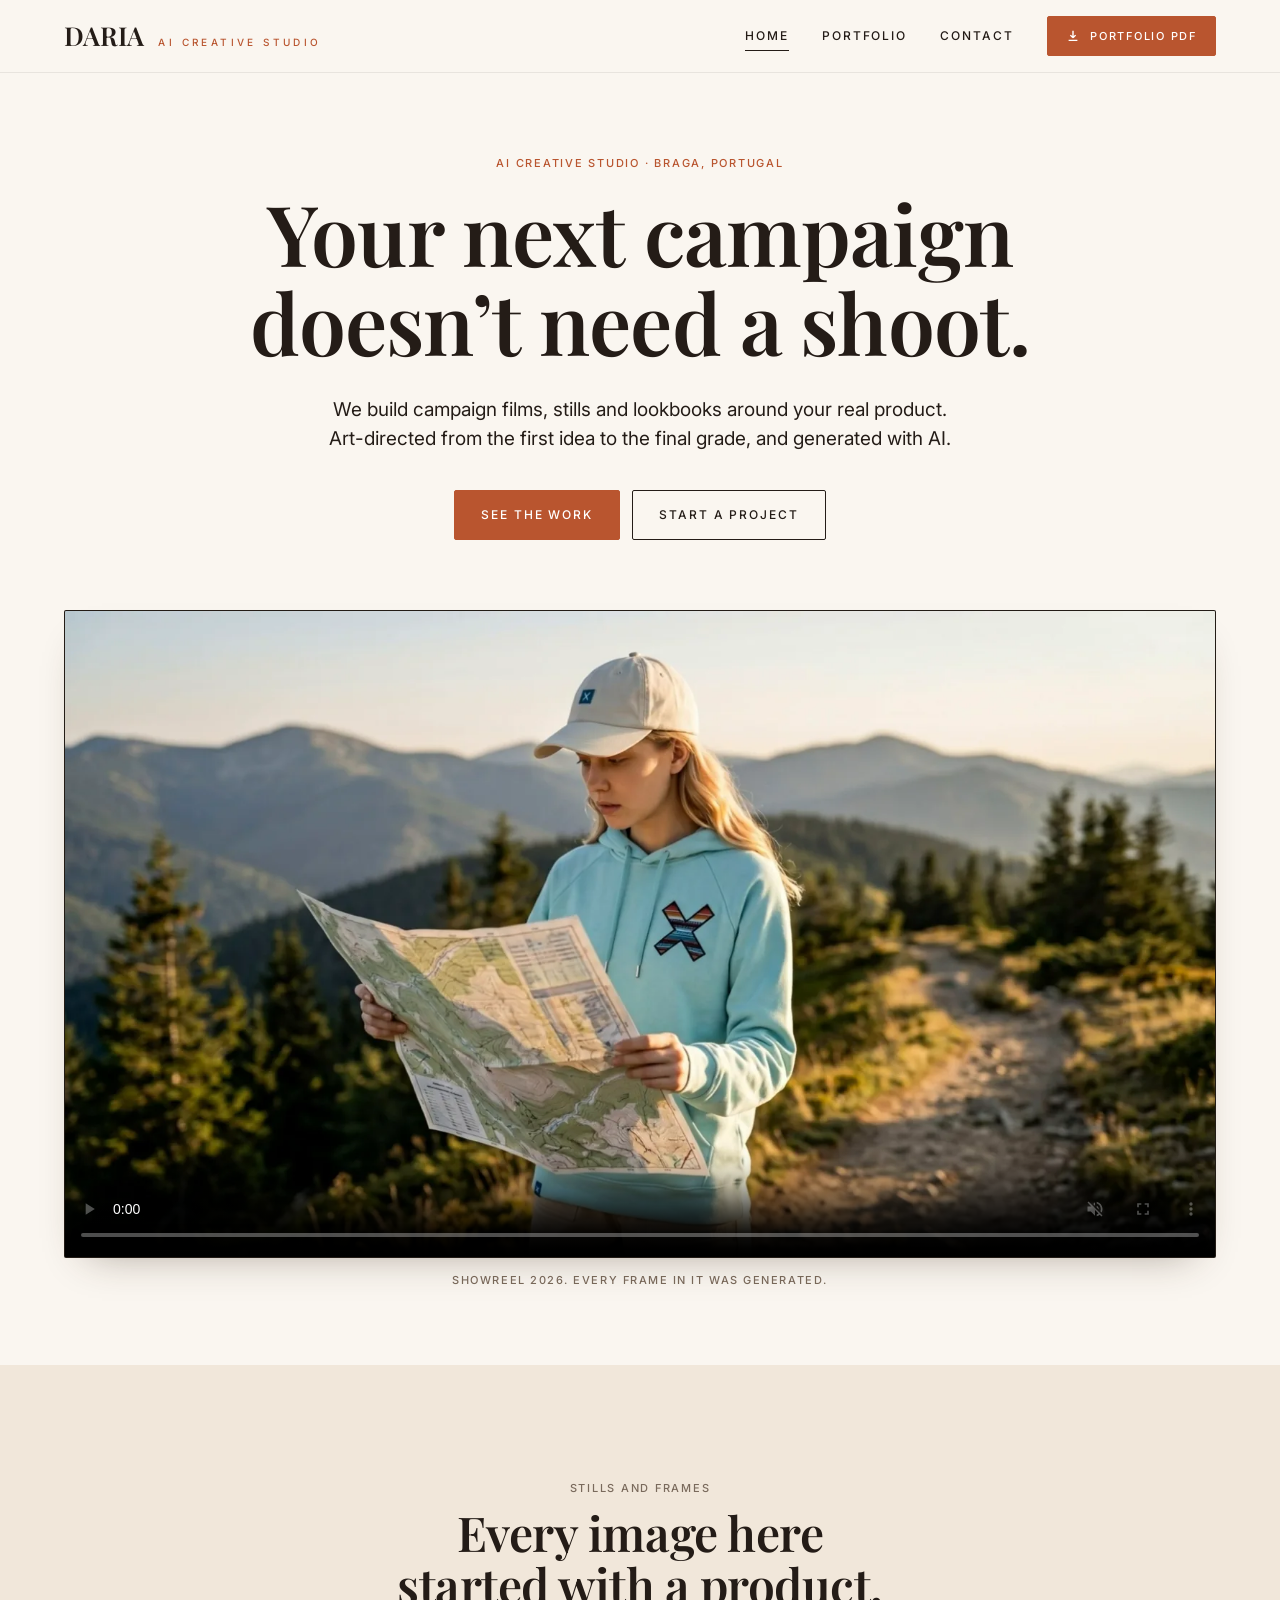
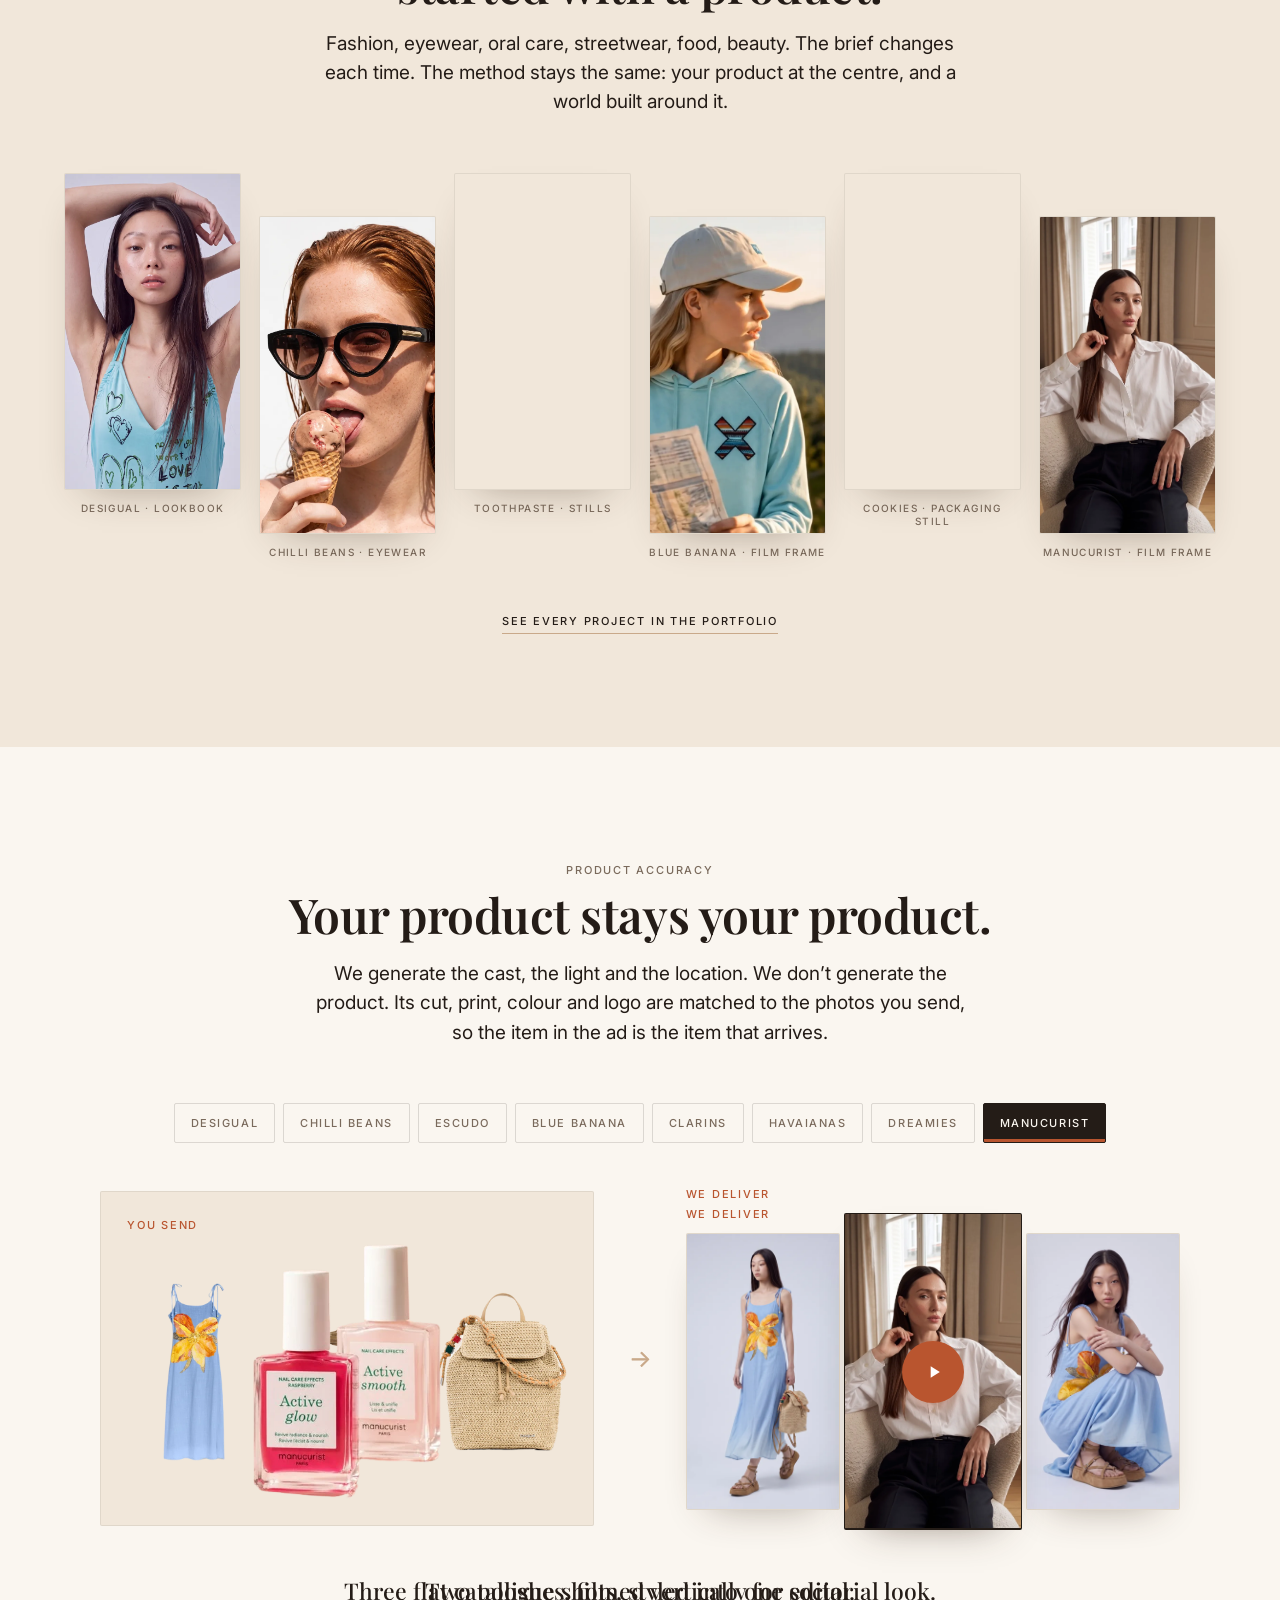
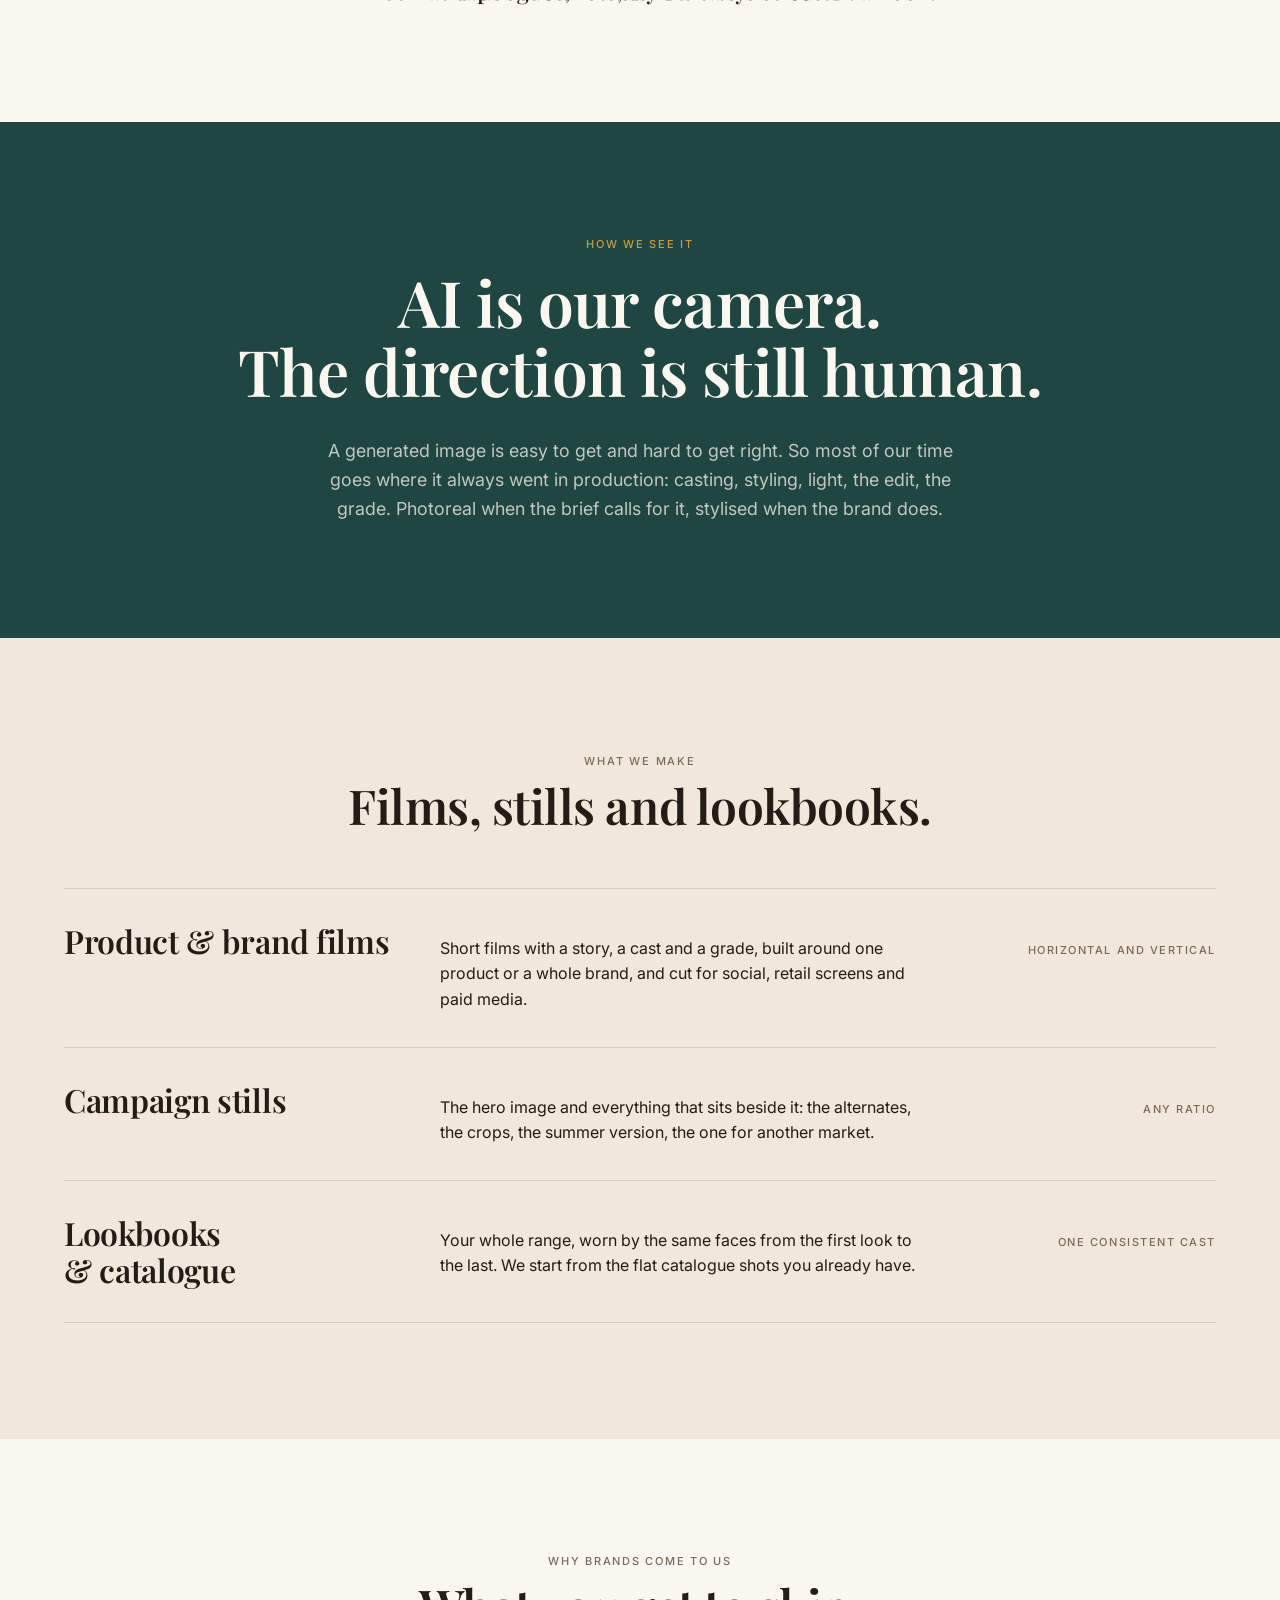
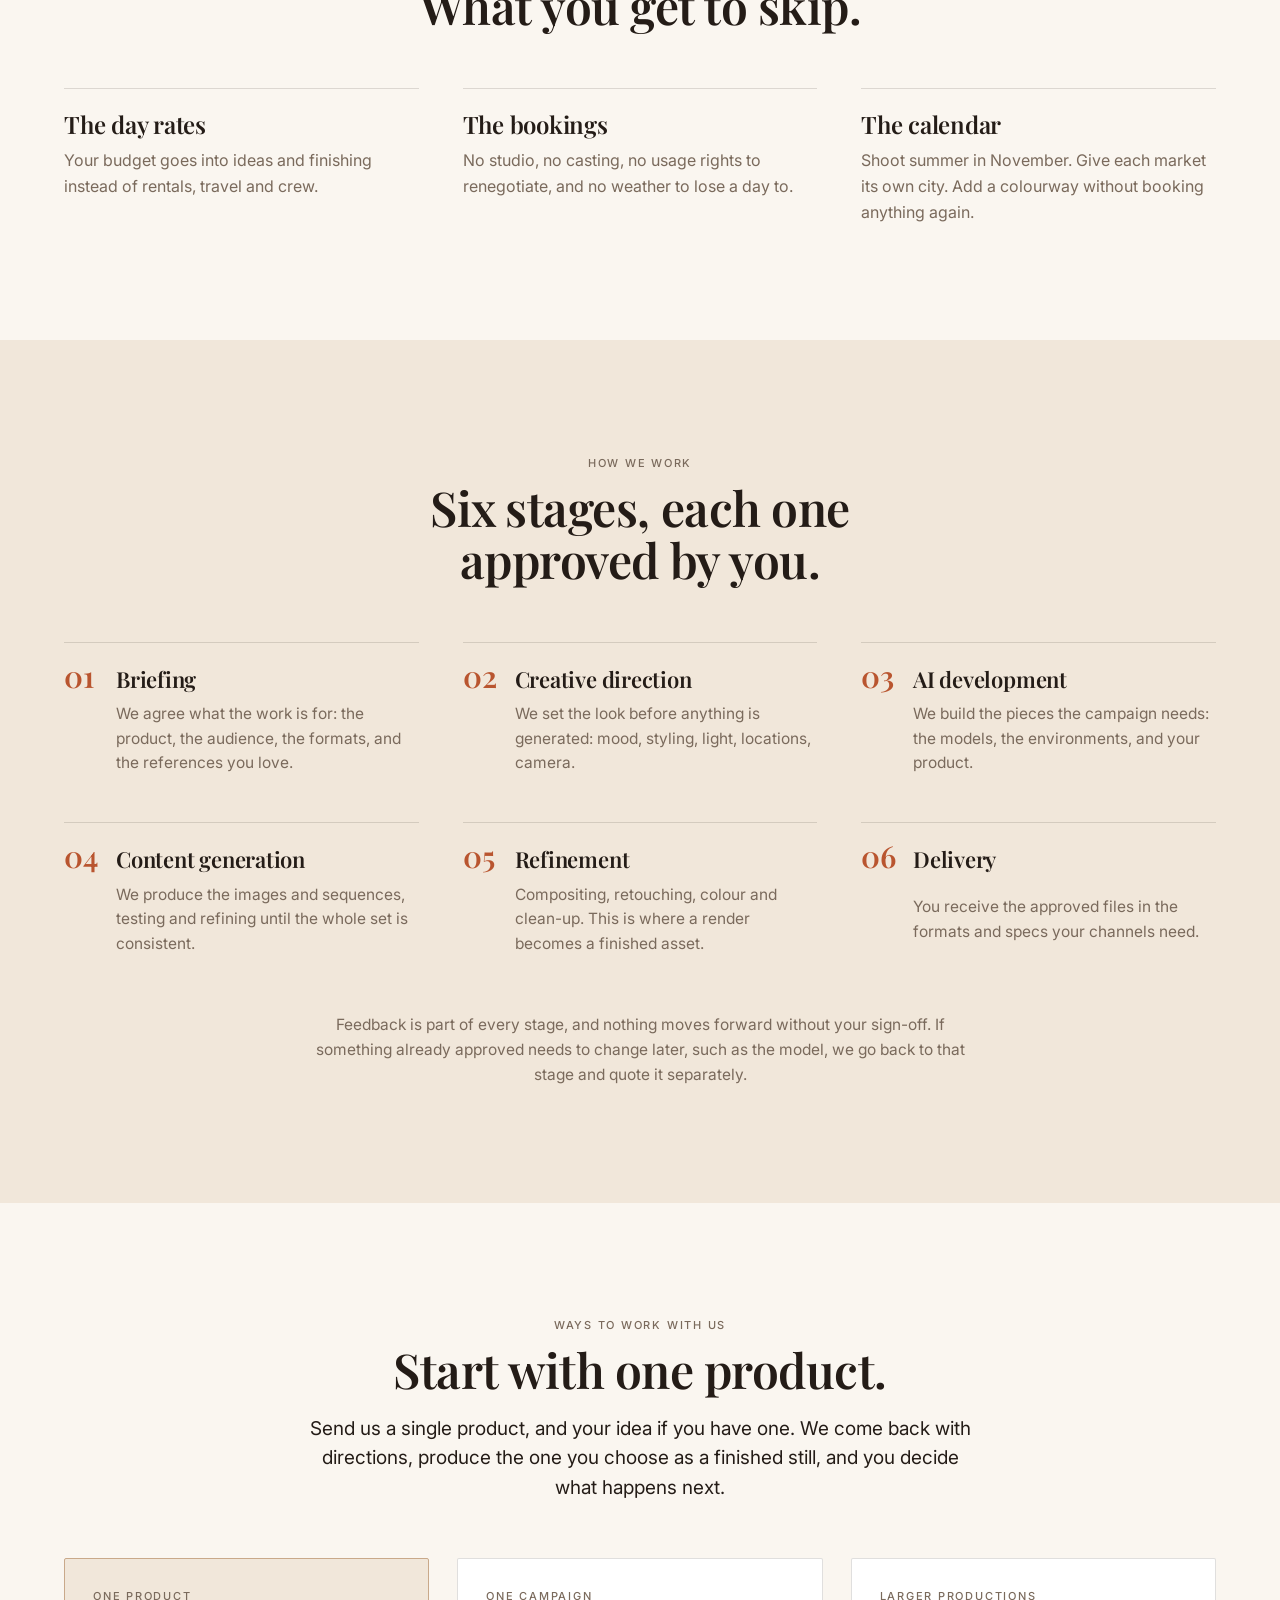
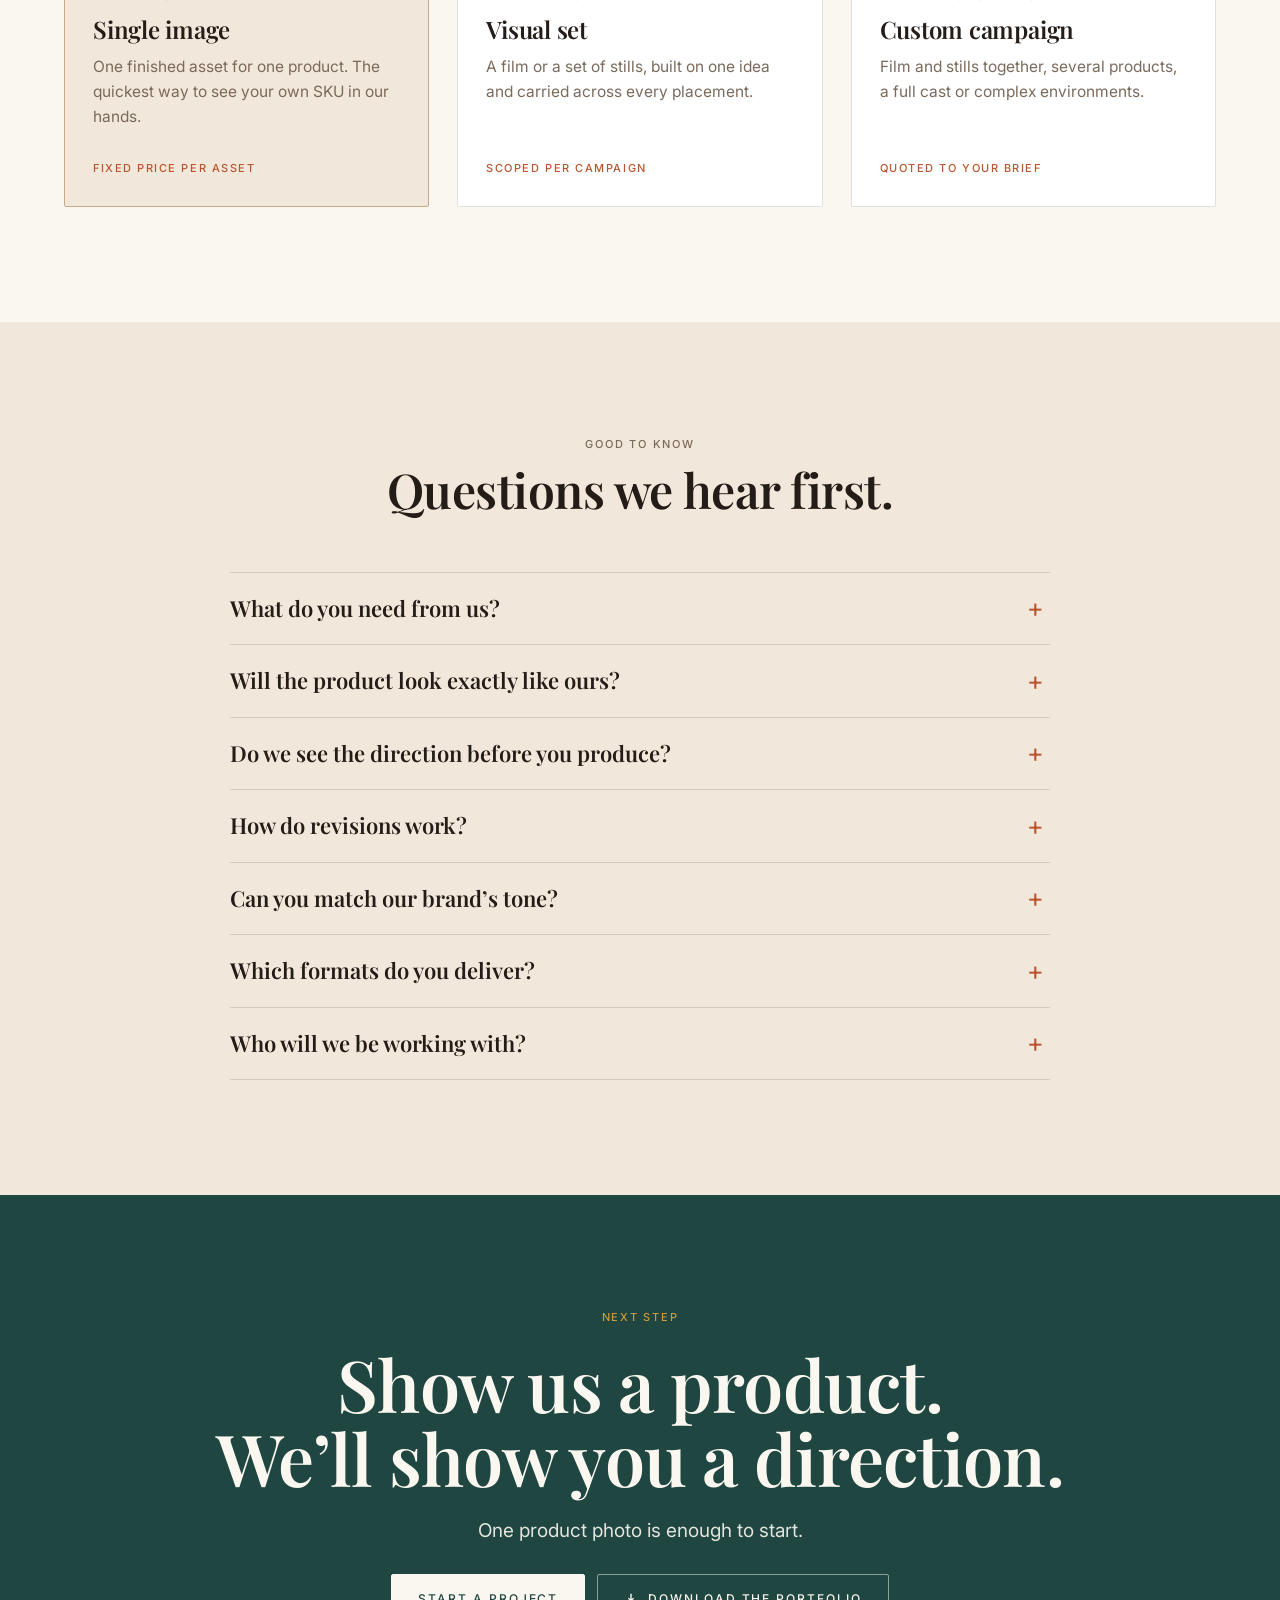
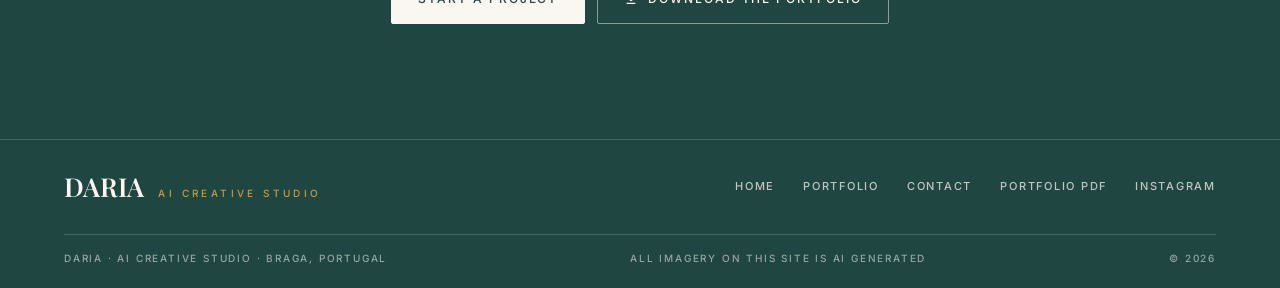
==== site/index.html @ 30fd2072 "DARIA website: home, portfolio and contact pages Static site in site/, served by Vercel through verc" ====
<!DOCTYPE html>
<html lang="en">
<head>
<meta charset="utf-8">
<meta name="viewport" content="width=device-width, initial-scale=1">
<title>DARIA · AI Creative Studio | Campaign films and stills, without the shoot</title>
<meta name="description" content="DARIA is an AI creative studio in Braga, Portugal. We build art-directed campaign films, stills and lookbooks around your real product, starting from the product photos you already have.">
<meta name="theme-color" content="#FAF6F0">
<meta property="og:type" content="website">
<meta property="og:site_name" content="DARIA · AI Creative Studio">
<meta property="og:title" content="DARIA · AI Creative Studio">
<meta property="og:description" content="Your next campaign doesn’t need a shoot. Campaign films, stills and lookbooks built around your real product.">
<meta property="og:image" content="/assets/og.jpg">
<meta name="twitter:card" content="summary_large_image">
<link rel="icon" href="assets/favicon.svg" type="image/svg+xml">
<link rel="preconnect" href="https://fonts.googleapis.com">
<link rel="preconnect" href="https://fonts.gstatic.com" crossorigin>
<link href="https://fonts.googleapis.com/css2?family=Inter:wght@400;500;600&family=Playfair+Display:wght@500;600;700&display=swap" rel="stylesheet">
<link rel="preload" as="image" href="assets/video/showreel-frame.webp">
<link rel="stylesheet" href="assets/css/site.css">
<script>document.documentElement.classList.add('js')</script>
</head>
<body>
<a class="skip" href="#main">Skip to content</a>

<header class="site-head">
  <div class="wrap site-head__in">
    <a class="brand" href="index.html" aria-label="DARIA, AI Creative Studio, home">
      <span class="brand__mark">DARIA</span>
      <span class="brand__sub">AI Creative Studio</span>
    </a>
    <button class="nav-toggle" type="button" aria-expanded="false" aria-controls="nav">Menu</button>
    <nav class="nav" id="nav" aria-label="Main">
      <a href="index.html" aria-current="page">Home</a>
      <a href="portfolio.html">Portfolio</a>
      <a href="contact.html">Contact</a>
      <a class="btn btn--sm" href="downloads/DARIA-AI-Creative-Studio-Portfolio.pdf" download>
        <svg viewBox="0 0 16 16" aria-hidden="true"><path d="M8 2v8m0 0L5 7m3 3 3-3M3 13h10"/></svg>Portfolio PDF
      </a>
    </nav>
  </div>
</header>

<main id="main">

<!-- ============================================================
     Hero: the headline, then the showreel
     ============================================================ -->
<section class="hero">
  <div class="wrap">
    <div class="hero__text">
      <span class="eyebrow eyebrow--accent">AI creative studio · Braga, Portugal</span>
      <h1>Your next campaign<br>doesn’t need a shoot.</h1>
      <p class="lede">We build campaign films, stills and lookbooks around your real product. Art-directed from the first idea to the final grade, and generated with AI.</p>
      <div class="actions">
        <a class="btn" href="portfolio.html">See the work</a>
        <a class="btn btn--ghost" href="contact.html">Start a project</a>
      </div>
    </div>

    <figure class="reel" data-reel>
      <div class="film">
        <video controls autoplay muted loop playsinline preload="metadata" poster="assets/video/showreel-frame.webp" width="1920" height="1080" aria-label="DARIA showreel, 35 seconds">
          <source src="assets/video/showreel-720.mp4" type="video/mp4" media="(max-width: 760px)">
          <source src="assets/video/showreel.mp4" type="video/mp4">
        </video>
      </div>
      <figcaption class="reel__cap">Showreel 2026. Every frame in it was generated.</figcaption>
    </figure>
  </div>
</section>

<!-- ============================================================
     Stills and frames
     ============================================================ -->
<section class="section band--sand">
  <div class="wrap">
    <header class="intro" data-reveal>
      <span class="eyebrow">Stills and frames</span>
      <h2>Every image here started with a product.</h2>
      <p class="lede">Fashion, eyewear, oral care, streetwear, food, beauty. The brief changes each time. The method stays the same: your product at the centre, and a world built around it.</p>
    </header>

    <div class="strip" data-reveal>
      <a class="strip__item" href="portfolio.html">
        <span class="shot"><img src="assets/img/desigual/look3-2-sm.webp" srcset="assets/img/desigual/look3-2-sm.webp 640w, assets/img/desigual/look3-2-lg.webp 1280w" sizes="(min-width: 721px) 16vw, 62vw" width="640" height="1147" loading="lazy" decoding="async" alt="AI-generated portrait of a model in a turquoise Desigual dress, arms raised"></span>
        <span class="eyebrow strip__cap">Desigual · lookbook</span>
      </a>
      <a class="strip__item" href="portfolio.html">
        <span class="shot"><img src="assets/img/chilli-beans/final-3-sm.webp" srcset="assets/img/chilli-beans/final-3-sm.webp 640w, assets/img/chilli-beans/final-3-lg.webp 1280w" sizes="(min-width: 721px) 16vw, 62vw" width="640" height="1147" loading="lazy" decoding="async" alt="AI-generated still of a red-haired woman in cat-eye Chilli Beans sunglasses with an ice cream"></span>
        <span class="eyebrow strip__cap">Chilli Beans · eyewear</span>
      </a>
      <a class="strip__item" href="portfolio.html">
        <span class="shot"><img src="assets/img/toothpaste/final-1-sm.webp" srcset="assets/img/toothpaste/final-1-sm.webp 640w, assets/img/toothpaste/final-1-lg.webp 1280w" sizes="(min-width: 721px) 16vw, 62vw" width="640" height="857" loading="lazy" decoding="async" style="object-position:42% 50%" alt="AI-generated still of a smiling woman holding a tube of whitening toothpaste against a blue backdrop"></span>
        <span class="eyebrow strip__cap">Toothpaste · stills</span>
      </a>
      <a class="strip__item" href="portfolio.html">
        <span class="shot"><img src="assets/video/blue-banana-frame.webp" width="1600" height="893" loading="lazy" decoding="async" style="object-position:66% 50%" alt="Frame from the AI-generated Blue Banana film: a hiker in a cap and hoodie reading a map above a mountain range"></span>
        <span class="eyebrow strip__cap">Blue Banana · film frame</span>
      </a>
      <a class="strip__item" href="portfolio.html">
        <span class="shot"><img src="assets/img/cookies/final-1-sm.webp" srcset="assets/img/cookies/final-1-sm.webp 640w, assets/img/cookies/final-1-lg.webp 1280w" sizes="(min-width: 721px) 16vw, 62vw" width="640" height="954" loading="lazy" decoding="async" alt="AI-generated packaging still: a box of cheese biscuits on linen beside a cheese board and tea"></span>
        <span class="eyebrow strip__cap">Cookies · packaging still</span>
      </a>
      <a class="strip__item" href="portfolio.html">
        <span class="shot"><img src="assets/video/manucurist-frame.webp" width="900" height="1600" loading="lazy" decoding="async" alt="Frame from the AI-generated Manucurist film: a woman in a white shirt seated by a window"></span>
        <span class="eyebrow strip__cap">Manucurist · film frame</span>
      </a>
    </div>

    <p class="after-row"><a class="textlink" href="portfolio.html">See every project in the portfolio</a></p>
  </div>
</section>

<!-- ============================================================
     What you send, what we deliver. Rotates through the projects.
     ============================================================ -->
<section class="section" data-rotator>
  <div class="wrap">
    <header class="intro" data-reveal>
      <span class="eyebrow">Product accuracy</span>
      <h2>Your product stays your product.</h2>
      <p class="lede">We generate the cast, the light and the location. We don’t generate the product. Its cut, print, colour and logo are matched to the photos you send, so the item in the ad is the item that arrives.</p>
    </header>

    <div class="tabs tabs--auto" role="tablist" aria-label="Projects">
      <button class="chip" type="button" role="tab" id="tab-desigual" aria-controls="proof-desigual" aria-selected="true">Desigual</button>
      <button class="chip" type="button" role="tab" id="tab-chilli" aria-controls="proof-chilli" aria-selected="false" tabindex="-1">Chilli Beans</button>
      <button class="chip" type="button" role="tab" id="tab-escudo" aria-controls="proof-escudo" aria-selected="false" tabindex="-1">Escudo</button>
      <button class="chip" type="button" role="tab" id="tab-bluebanana" aria-controls="proof-bluebanana" aria-selected="false" tabindex="-1">Blue Banana</button>
      <button class="chip" type="button" role="tab" id="tab-clarins" aria-controls="proof-clarins" aria-selected="false" tabindex="-1">Clarins</button>
      <button class="chip" type="button" role="tab" id="tab-havaianas" aria-controls="proof-havaianas" aria-selected="false" tabindex="-1">Havaianas</button>
      <button class="chip" type="button" role="tab" id="tab-dreamies" aria-controls="proof-dreamies" aria-selected="false" tabindex="-1">Dreamies</button>
      <button class="chip" type="button" role="tab" id="tab-manucurist" aria-controls="proof-manucurist" aria-selected="false" tabindex="-1">Manucurist</button>
    </div>

    <div class="proof-stage">

      <div class="proof is-active" id="proof-desigual" role="tabpanel" aria-labelledby="tab-desigual">
        <div class="proof__in">
          <span class="eyebrow proof__label">You send</span>
          <div class="refs refs--3">
            <div class="ref"><img src="assets/img/refs/desigual-1.webp" alt="Desigual flower dress, product cut-out"></div>
            <div class="ref"><img src="assets/img/refs/desigual-2.webp" alt="Desigual sandals, product cut-out"></div>
            <div class="ref"><img src="assets/img/refs/desigual-3.webp" alt="Desigual backpack, product cut-out"></div>
          </div>
        </div>
        <span class="proof__arrow" aria-hidden="true">&rarr;</span>
        <div class="proof__out">
          <span class="eyebrow proof__label">We deliver</span>
          <div class="finals">
            <span class="shot"><img src="assets/img/desigual/look1-1-sm.webp" width="640" height="1147" alt="AI-generated still: a model standing in the flower dress with the sandals and backpack"></span>
            <span class="shot"><img src="assets/img/desigual/look1-2-sm.webp" width="640" height="1147" alt="AI-generated still: the same model crouching in the flower dress"></span>
            <span class="shot"><img src="assets/img/desigual/look1-3-sm.webp" width="640" height="1147" alt="AI-generated still: the same model seated, showing the dress print and sandals"></span>
          </div>
        </div>
        <p class="proof__note">Three flat catalogue shots, styled into one editorial look.</p>
      </div>

      <div class="proof" id="proof-chilli" role="tabpanel" aria-labelledby="tab-chilli">
        <div class="proof__in">
          <span class="eyebrow proof__label">You send</span>
          <div class="refs refs--3 refs--wide">
            <div class="ref"><img src="assets/img/refs/chilli-beans-1.webp" loading="lazy" alt="Chilli Beans cat-eye sunglasses, product cut-out"></div>
            <div class="ref"><img src="assets/img/refs/chilli-beans-2.webp" loading="lazy" alt="Chilli Beans metal-frame sunglasses, product cut-out"></div>
            <div class="ref"><img src="assets/img/refs/chilli-beans-3.webp" loading="lazy" alt="Chilli Beans black wrap sunglasses, product cut-out"></div>
          </div>
        </div>
        <span class="proof__arrow" aria-hidden="true">&rarr;</span>
        <div class="proof__out">
          <span class="eyebrow proof__label">We deliver</span>
          <div class="finals">
            <span class="shot"><img src="assets/img/chilli-beans/final-1-sm.webp" width="640" height="1147" loading="lazy" alt="AI-generated still: black sunglasses, a slice of lime"></span>
            <span class="shot"><img src="assets/img/chilli-beans/final-2-sm.webp" width="640" height="1147" loading="lazy" alt="AI-generated still: metal-frame sunglasses, a coconut on a beach"></span>
            <span class="shot"><img src="assets/img/chilli-beans/final-3-sm.webp" width="640" height="1147" loading="lazy" alt="AI-generated still: cat-eye sunglasses, an ice cream"></span>
          </div>
        </div>
        <p class="proof__note">Three pairs from the online shop, taken to the beach.</p>
      </div>

      <div class="proof" id="proof-escudo" role="tabpanel" aria-labelledby="tab-escudo">
        <div class="proof__in">
          <span class="eyebrow proof__label">You send</span>
          <div class="refs refs--1">
            <div class="ref"><img src="assets/img/refs/escudo-1.webp" loading="lazy" alt="Escudo watch, product cut-out"></div>
          </div>
        </div>
        <span class="proof__arrow" aria-hidden="true">&rarr;</span>
        <div class="proof__out">
          <span class="eyebrow proof__label">We deliver</span>
          <div class="film">
            <video controls playsinline preload="none" poster="assets/video/escudo-frame.webp" width="1934" height="1080" aria-label="Escudo brand film, 23 seconds">
              <source src="assets/video/escudo.mp4" type="video/mp4">
            </video>
            <button class="film__play" type="button" aria-label="Play the Escudo film"><span class="play"><svg viewBox="0 0 24 24" aria-hidden="true"><path d="M8 5v14l11-7z"/></svg></span></button>
          </div>
        </div>
        <p class="proof__note">One watch, written into a 23-second sailing film.</p>
      </div>

      <div class="proof" id="proof-bluebanana" role="tabpanel" aria-labelledby="tab-bluebanana">
        <div class="proof__in">
          <span class="eyebrow proof__label">You send</span>
          <div class="refs refs--4">
            <div class="ref"><img src="assets/img/refs/blue-banana-1.webp" loading="lazy" alt="Blue Banana hoodie, front and back, product cut-out"></div>
            <div class="ref"><img src="assets/img/refs/blue-banana-2.webp" loading="lazy" alt="Blue Banana shorts, product cut-out"></div>
            <div class="ref"><img src="assets/img/refs/blue-banana-3.webp" loading="lazy" alt="Blue Banana sock, product cut-out"></div>
            <div class="ref"><img src="assets/img/refs/blue-banana-4.webp" loading="lazy" alt="Blue Banana cap, product cut-out"></div>
          </div>
        </div>
        <span class="proof__arrow" aria-hidden="true">&rarr;</span>
        <div class="proof__out">
          <span class="eyebrow proof__label">We deliver</span>
          <div class="film">
            <video controls playsinline preload="none" poster="assets/video/blue-banana-frame.webp" width="1934" height="1080" aria-label="Blue Banana brand film, 19 seconds">
              <source src="assets/video/blue-banana.mp4" type="video/mp4">
            </video>
            <button class="film__play" type="button" aria-label="Play the Blue Banana film"><span class="play"><svg viewBox="0 0 24 24" aria-hidden="true"><path d="M8 5v14l11-7z"/></svg></span></button>
          </div>
        </div>
        <p class="proof__note">A four-piece drop, filmed in the mountains at golden hour.</p>
      </div>

      <div class="proof" id="proof-clarins" role="tabpanel" aria-labelledby="tab-clarins">
        <div class="proof__in">
          <span class="eyebrow proof__label">You send</span>
          <div class="refs refs--1">
            <div class="ref"><img src="assets/img/refs/clarins-1.webp" loading="lazy" alt="Clarins serum bottle, product cut-out"></div>
          </div>
        </div>
        <span class="proof__arrow" aria-hidden="true">&rarr;</span>
        <div class="proof__out">
          <span class="eyebrow proof__label">We deliver</span>
          <div class="film">
            <video controls playsinline preload="none" poster="assets/video/clarins-frame.webp" width="1934" height="1080" aria-label="Clarins product film, 15 seconds">
              <source src="assets/video/clarins.mp4" type="video/mp4">
            </video>
            <button class="film__play" type="button" aria-label="Play the Clarins film"><span class="play"><svg viewBox="0 0 24 24" aria-hidden="true"><path d="M8 5v14l11-7z"/></svg></span></button>
          </div>
        </div>
        <p class="proof__note">A single bottle, and a 15-second film built around it.</p>
      </div>

      <div class="proof" id="proof-havaianas" role="tabpanel" aria-labelledby="tab-havaianas">
        <div class="proof__in">
          <span class="eyebrow proof__label">You send</span>
          <div class="refs refs--4">
            <div class="ref"><img src="assets/img/refs/havaianas-1.webp" loading="lazy" alt="Havaianas flip-flops, colourway one, product cut-out"></div>
            <div class="ref"><img src="assets/img/refs/havaianas-2.webp" loading="lazy" alt="Havaianas flip-flops, colourway two, product cut-out"></div>
            <div class="ref"><img src="assets/img/refs/havaianas-3.webp" loading="lazy" alt="Havaianas flip-flops, colourway three, product cut-out"></div>
            <div class="ref"><img src="assets/img/refs/havaianas-4.webp" loading="lazy" alt="Havaianas flip-flops, colourway four, product cut-out"></div>
            <div class="ref"><img src="assets/img/refs/havaianas-5.webp" loading="lazy" alt="Havaianas flip-flops, colourway five, product cut-out"></div>
            <div class="ref"><img src="assets/img/refs/havaianas-6.webp" loading="lazy" alt="Havaianas flip-flops, colourway six, product cut-out"></div>
            <div class="ref"><img src="assets/img/refs/havaianas-7.webp" loading="lazy" alt="Havaianas flip-flops, colourway seven, product cut-out"></div>
          </div>
        </div>
        <span class="proof__arrow" aria-hidden="true">&rarr;</span>
        <div class="proof__out">
          <span class="eyebrow proof__label">We deliver</span>
          <div class="film">
            <video controls playsinline preload="none" poster="assets/video/havaianas-frame.webp" width="1934" height="1080" aria-label="Havaianas brand film, 12 seconds">
              <source src="assets/video/havaianas.mp4" type="video/mp4">
            </video>
            <button class="film__play" type="button" aria-label="Play the Havaianas film"><span class="play"><svg viewBox="0 0 24 24" aria-hidden="true"><path d="M8 5v14l11-7z"/></svg></span></button>
          </div>
        </div>
        <p class="proof__note">Seven colourways in one 12-second film.</p>
      </div>

      <div class="proof" id="proof-dreamies" role="tabpanel" aria-labelledby="tab-dreamies">
        <div class="proof__in">
          <span class="eyebrow proof__label">You send</span>
          <div class="refs refs--1">
            <div class="ref"><img src="assets/img/refs/dreamies-1.webp" loading="lazy" alt="Dreamies cat treats pack, product cut-out"></div>
          </div>
        </div>
        <span class="proof__arrow" aria-hidden="true">&rarr;</span>
        <div class="proof__out">
          <span class="eyebrow proof__label">We deliver</span>
          <div class="film">
            <video controls playsinline preload="none" poster="assets/video/dreamies-frame.webp" width="1920" height="1080" aria-label="Dreamies product film, 15 seconds">
              <source src="assets/video/dreamies.mp4" type="video/mp4">
            </video>
            <button class="film__play" type="button" aria-label="Play the Dreamies film"><span class="play"><svg viewBox="0 0 24 24" aria-hidden="true"><path d="M8 5v14l11-7z"/></svg></span></button>
          </div>
        </div>
        <p class="proof__note">One pack of treats, and a comic short in the brand’s own humour.</p>
      </div>

      <div class="proof" id="proof-manucurist" role="tabpanel" aria-labelledby="tab-manucurist">
        <div class="proof__in">
          <span class="eyebrow proof__label">You send</span>
          <div class="refs refs--1">
            <div class="ref"><img src="assets/img/refs/manucurist-1.webp" loading="lazy" alt="Two Manucurist nail polish bottles, product cut-out"></div>
          </div>
        </div>
        <span class="proof__arrow" aria-hidden="true">&rarr;</span>
        <div class="proof__out">
          <span class="eyebrow proof__label">We deliver</span>
          <div class="film film--916">
            <video controls playsinline preload="none" poster="assets/video/manucurist-frame.webp" width="1080" height="1920" aria-label="Manucurist product film, 8 seconds, vertical">
              <source src="assets/video/manucurist.mp4" type="video/mp4">
            </video>
            <button class="film__play" type="button" aria-label="Play the Manucurist film"><span class="play"><svg viewBox="0 0 24 24" aria-hidden="true"><path d="M8 5v14l11-7z"/></svg></span></button>
          </div>
        </div>
        <p class="proof__note">Two polishes, filmed vertically for social.</p>
      </div>

    </div>
  </div>
</section>

<!-- ============================================================
     Point of view
     ============================================================ -->
<section class="section band--pine statement">
  <div class="wrap" data-reveal>
    <span class="eyebrow">How we see it</span>
    <h2>AI is our camera.<br>The direction is still human.</h2>
    <p>A generated image is easy to get and hard to get right. So most of our time goes where it always went in production: casting, styling, light, the edit, the grade. Photoreal when the brief calls for it, stylised when the brand does.</p>
  </div>
</section>

<!-- ============================================================
     What we make
     ============================================================ -->
<section class="section band--sand">
  <div class="wrap">
    <header class="intro" data-reveal>
      <span class="eyebrow">What we make</span>
      <h2>Films, stills and lookbooks.</h2>
    </header>
    <div data-reveal>
      <article class="svc">
        <h3>Product &amp; brand films</h3>
        <p>Short films with a story, a cast and a grade, built around one product or a whole brand, and cut for social, retail screens and paid media.</p>
        <span class="meta">Horizontal and vertical</span>
      </article>
      <article class="svc">
        <h3>Campaign stills</h3>
        <p>The hero image and everything that sits beside it: the alternates, the crops, the summer version, the one for another market.</p>
        <span class="meta">Any ratio</span>
      </article>
      <article class="svc">
        <h3>Lookbooks &amp; catalogue</h3>
        <p>Your whole range, worn by the same faces from the first look to the last. We start from the flat catalogue shots you already have.</p>
        <span class="meta">One consistent cast</span>
      </article>
    </div>
  </div>
</section>

<!-- ============================================================
     Why
     ============================================================ -->
<section class="section">
  <div class="wrap">
    <header class="intro" data-reveal>
      <span class="eyebrow">Why brands come to us</span>
      <h2>What you get to skip.</h2>
    </header>
    <div class="why" data-reveal>
      <div>
        <h3>The day rates</h3>
        <p>Your budget goes into ideas and finishing instead of rentals, travel and crew.</p>
      </div>
      <div>
        <h3>The bookings</h3>
        <p>No studio, no casting, no usage rights to renegotiate, and no weather to lose a day to.</p>
      </div>
      <div>
        <h3>The calendar</h3>
        <p>Shoot summer in November. Give each market its own city. Add a colourway without booking anything again.</p>
      </div>
    </div>
  </div>
</section>

<!-- ============================================================
     Process
     ============================================================ -->
<section class="section band--sand">
  <div class="wrap">
    <header class="intro" data-reveal>
      <span class="eyebrow">How we work</span>
      <h2>Six stages, each one approved by you.</h2>
    </header>
    <ol class="steps" data-reveal>
      <li><span class="num">01</span><h3>Briefing</h3><p>We agree what the work is for: the product, the audience, the formats, and the references you love.</p></li>
      <li><span class="num">02</span><h3>Creative direction</h3><p>We set the look before anything is generated: mood, styling, light, locations, camera.</p></li>
      <li><span class="num">03</span><h3>AI development</h3><p>We build the pieces the campaign needs: the models, the environments, and your product.</p></li>
      <li><span class="num">04</span><h3>Content generation</h3><p>We produce the images and sequences, testing and refining until the whole set is consistent.</p></li>
      <li><span class="num">05</span><h3>Refinement</h3><p>Compositing, retouching, colour and clean-up. This is where a render becomes a finished asset.</p></li>
      <li><span class="num">06</span><h3>Delivery</h3><p>You receive the approved files in the formats and specs your channels need.</p></li>
    </ol>
    <p class="note" data-reveal>Feedback is part of every stage, and nothing moves forward without your sign-off. If something already approved needs to change later, such as the model, we go back to that stage and quote it separately.</p>
  </div>
</section>

<!-- ============================================================
     Ways to work with us
     ============================================================ -->
<section class="section">
  <div class="wrap">
    <header class="intro" data-reveal>
      <span class="eyebrow">Ways to work with us</span>
      <h2>Start with one product.</h2>
      <p class="lede">Send us a single product, and your idea if you have one. We come back with directions, produce the one you choose as a finished still, and you decide what happens next.</p>
    </header>
    <div class="offers" data-reveal>
      <article class="offer offer--feature">
        <span class="eyebrow">One product</span>
        <h3>Single image</h3>
        <p>One finished asset for one product. The quickest way to see your own SKU in our hands.</p>
        <span class="price">Fixed price per asset</span>
      </article>
      <article class="offer">
        <span class="eyebrow">One campaign</span>
        <h3>Visual set</h3>
        <p>A film or a set of stills, built on one idea and carried across every placement.</p>
        <span class="price">Scoped per campaign</span>
      </article>
      <article class="offer">
        <span class="eyebrow">Larger productions</span>
        <h3>Custom campaign</h3>
        <p>Film and stills together, several products, a full cast or complex environments.</p>
        <span class="price">Quoted to your brief</span>
      </article>
    </div>
  </div>
</section>

<!-- ============================================================
     Questions
     ============================================================ -->
<section class="section band--sand">
  <div class="wrap">
    <header class="intro" data-reveal>
      <span class="eyebrow">Good to know</span>
      <h2>Questions we hear first.</h2>
    </header>
    <div class="faq" data-reveal>
      <details>
        <summary>What do you need from us?</summary>
        <p>Product photos or packaging artwork, your brand guidelines, and where the work will run. Nothing new needs to be shot.</p>
      </details>
      <details>
        <summary>Will the product look exactly like ours?</summary>
        <p>Yes. Silhouette, print, colour, hardware and logo placement are matched to your reference. Everything around the product is ours to invent.</p>
      </details>
      <details>
        <summary>Do we see the direction before you produce?</summary>
        <p>Yes. Each stage is reviewed and approved before the next begins, starting with the creative direction.</p>
      </details>
      <details>
        <summary>How do revisions work?</summary>
        <p>Feedback is included at every stage. A change to something you have already approved may mean regenerating earlier work, so we quote that separately.</p>
      </details>
      <details>
        <summary>Can you match our brand’s tone?</summary>
        <p>That is the brief. For Dreamies it meant a stylised, comic film. For Escudo, a slow cinematic one.</p>
      </details>
      <details>
        <summary>Which formats do you deliver?</summary>
        <p>Whatever your channels need. Films and stills in any ratio, composed for the placement instead of cropped to fit.</p>
      </details>
      <details>
        <summary>Who will we be working with?</summary>
        <p>A small studio in Braga, Portugal. You talk to the person making the work, from the first message to the final file.</p>
      </details>
    </div>
  </div>
</section>

</main>

<section class="band--pine close">
  <div class="wrap close__in" data-reveal>
    <span class="eyebrow">Next step</span>
    <h2>Show us a product.<br>We’ll show you a direction.</h2>
    <p class="lede">One product photo is enough to start.</p>
    <div class="actions">
      <a class="btn" href="contact.html">Start a project</a>
      <a class="btn btn--ghost" href="downloads/DARIA-AI-Creative-Studio-Portfolio.pdf" download>
        <svg viewBox="0 0 16 16" aria-hidden="true"><path d="M8 2v8m0 0L5 7m3 3 3-3M3 13h10"/></svg>Download the portfolio
      </a>
    </div>
  </div>
</section>

<footer class="site-foot">
  <div class="wrap">
    <div class="site-foot__top">
      <a class="brand" href="index.html" aria-label="DARIA, AI Creative Studio, home">
        <span class="brand__mark">DARIA</span>
        <span class="brand__sub">AI Creative Studio</span>
      </a>
      <nav class="foot-nav" aria-label="Footer">
        <a href="index.html">Home</a>
        <a href="portfolio.html">Portfolio</a>
        <a href="contact.html">Contact</a>
        <a href="downloads/DARIA-AI-Creative-Studio-Portfolio.pdf" download>Portfolio PDF</a>
        <a href="https://www.instagram.com/" data-instagram target="_blank" rel="noopener">Instagram</a>
      </nav>
    </div>
    <div class="foot-rail">
      <span>DARIA · AI Creative Studio · Braga, Portugal</span>
      <span>All imagery on this site is AI generated</span>
      <span>© 2026</span>
    </div>
  </div>
</footer>

<script src="assets/js/site.js" defer></script>
</body>
</html>
---- site/assets/css/site.css ----
/* ============================================================
   DARIA · AI Creative Studio
   Website stylesheet. Palette, type and motifs come from the
   deck (see BRAND.md); the layouts are the website's own.
   ============================================================ */

:root {
  color-scheme: light;

  /* --- palette ------------------------------------------- */
  --paper:      #FAF6F0;
  --sand:       #F1E7DA;
  --sand-deep:  #E7D9C7;
  --stage:      #E4DACB;   /* the ground the deck sits on */
  --clay:       #C9A98A;
  --ink:        #241C17;
  --muted:      #7A6A5C;
  --terracotta: #B9552F;
  --terracotta-deep: #A14724;
  --pine:       #1F4640;
  --gold:       #C99A3E;

  --rule:       rgba(36, 28, 23, .14);
  --hairline:   rgba(36, 28, 23, .08);
  --shadow:     0 18px 40px -24px rgba(60, 40, 25, .45);
  --on-pine:    rgba(250, 246, 240, .74);
  --pine-rule:  rgba(250, 246, 240, .18);

  /* --- type ---------------------------------------------- */
  --serif: "Playfair Display", Georgia, "Times New Roman", serif;
  --sans:  "Inter", "Segoe UI", Arial, Helvetica, sans-serif;

  /* --- geometry ------------------------------------------ */
  --wrap: 1280px;
  --pad: clamp(20px, 5vw, 64px);
  --gutter: 16px;
  --section: clamp(64px, 9vw, 128px);
  --head-h: 72px;
}

*, *::before, *::after { box-sizing: border-box; }
figure, dl, dd, blockquote, ol, ul { margin: 0; padding: 0; }
ol, ul { list-style: none; }

html { scroll-behavior: smooth; -webkit-text-size-adjust: 100%; }
body {
  margin: 0;
  background: var(--paper);
  font-family: var(--sans);
  color: var(--ink);
  -webkit-font-smoothing: antialiased;
  text-rendering: optimizeLegibility;
}
img, video { max-width: 100%; }
a { color: inherit; }
:focus-visible { outline: 2px solid var(--terracotta); outline-offset: 3px; }
.band--pine :focus-visible, .site-foot :focus-visible, .present-bar :focus-visible { outline-color: var(--gold); }

.wrap { max-width: var(--wrap); margin-inline: auto; padding-inline: var(--pad); }
.section { padding-block: var(--section); }
.band--sand { background: var(--sand); }
.skip {
  position: absolute; left: 12px; top: -60px; z-index: 100;
  background: var(--ink); color: var(--paper); padding: 12px 16px; border-radius: 2px;
  font: 500 12px/1 var(--sans); letter-spacing: .12em; text-transform: uppercase; text-decoration: none;
}
.skip:focus { top: 12px; }

/* ============================================================
   Shared type
   ============================================================ */

.eyebrow {
  font: 500 11px/1.3 var(--sans);
  letter-spacing: .16em;
  text-transform: uppercase;
  color: var(--muted);
  display: block;
}
.eyebrow--accent { color: var(--terracotta); }

h1, h2, h3 { font-family: var(--serif); font-weight: 600; margin: 0; letter-spacing: -.01em; text-wrap: balance; }
h1 { font-size: clamp(40px, 5.6vw, 72px); line-height: 1.04; }
h2 { font-size: clamp(32px, 3.8vw, 48px); line-height: 1.08; }
h3 { font-size: 24px; line-height: 1.15; }

p { margin: 0; font-size: 16px; line-height: 1.6; color: var(--muted); }
.lede { font-size: clamp(17px, 1.5vw, 19px); line-height: 1.55; color: var(--ink); max-width: 56ch; text-wrap: pretty; }

.rule { height: 1px; background: var(--rule); border: 0; margin: 0; }

.meta {
  font: 500 11px/1.4 var(--sans);
  letter-spacing: .14em;
  text-transform: uppercase;
  color: var(--muted);
}

.file-note { font: 500 10px/1.5 var(--sans); letter-spacing: .16em; text-transform: uppercase; color: var(--muted); }

/* Section intro: centred, so nothing on the page leans to one side */
.intro { text-align: center; max-width: 760px; margin: 0 auto clamp(32px, 4.5vw, 56px); }
.intro h2 { margin-top: 12px; }
.intro .lede { margin: 18px auto 0; }

/* ============================================================
   Buttons
   ============================================================ */

.btn {
  display: inline-flex;
  align-items: center;
  justify-content: center;
  gap: 10px;
  min-height: 50px;
  padding: 0 26px;
  border: 1px solid var(--terracotta);
  border-radius: 2px;
  background: var(--terracotta);
  color: #fff;
  font: 500 12px/1 var(--sans);
  letter-spacing: .16em;
  text-transform: uppercase;
  text-decoration: none;
  cursor: pointer;
  transition: background-color .2s ease, border-color .2s ease, color .2s ease;
}
.btn:hover { background: var(--terracotta-deep); border-color: var(--terracotta-deep); }
.btn--ghost { background: transparent; border-color: var(--ink); color: var(--ink); }
.btn--ghost:hover { background: var(--ink); border-color: var(--ink); color: var(--paper); }
.btn--sm { min-height: 40px; padding: 0 18px; font-size: 11px; }
.btn svg { width: 14px; height: 14px; flex: none; fill: none; stroke: currentColor; stroke-width: 1.6; }

.band--pine .btn { background: var(--paper); border-color: var(--paper); color: var(--pine); }
.band--pine .btn:hover { background: #fff; border-color: #fff; }
.band--pine .btn--ghost { background: transparent; border-color: rgba(250, 246, 240, .5); color: var(--paper); }
.band--pine .btn--ghost:hover { background: var(--paper); border-color: var(--paper); color: var(--pine); }

.actions { display: flex; flex-wrap: wrap; gap: 12px; }

.chip {
  appearance: none;
  background: transparent;
  border: 1px solid var(--rule);
  border-radius: 2px;
  min-height: 40px;
  padding: 0 16px;
  font: 500 11px/1 var(--sans);
  letter-spacing: .14em;
  text-transform: uppercase;
  color: var(--muted);
  cursor: pointer;
  transition: color .2s ease, border-color .2s ease, background-color .2s ease;
}
.chip:hover { color: var(--ink); border-color: var(--clay); }
.chip[aria-selected="true"] { background: var(--ink); border-color: var(--ink); color: var(--paper); }

.textlink {
  font: 500 11px/1 var(--sans);
  letter-spacing: .16em;
  text-transform: uppercase;
  text-decoration: none;
  color: var(--ink);
  border-bottom: 1px solid var(--clay);
  padding-bottom: 5px;
  transition: border-color .2s ease;
}
.textlink:hover { border-color: var(--ink); }

/* ============================================================
   Header
   ============================================================ */

.site-head {
  position: sticky;
  top: 0;
  z-index: 40;
  background: rgba(250, 246, 240, .92);
  -webkit-backdrop-filter: saturate(1.2) blur(12px);
  backdrop-filter: saturate(1.2) blur(12px);
  border-bottom: 1px solid var(--hairline);
}
.site-head__in { height: var(--head-h); display: flex; align-items: center; justify-content: space-between; gap: 24px; }

.brand { display: inline-flex; align-items: baseline; gap: 14px; text-decoration: none; color: var(--ink); }
.brand__mark { font: 600 26px/1 var(--serif); letter-spacing: .01em; }
.brand__sub {
  font: 500 10px/1 var(--sans);
  letter-spacing: .34em;
  text-transform: uppercase;
  color: var(--terracotta);
  white-space: nowrap;
}

.nav { display: flex; align-items: center; gap: clamp(18px, 2.6vw, 36px); }
.nav a:not(.btn) {
  font: 500 12px/1 var(--sans);
  letter-spacing: .16em;
  text-transform: uppercase;
  text-decoration: none;
  color: var(--ink);
  padding: 8px 0;
  border-bottom: 1px solid transparent;
  transition: border-color .2s ease;
}
.nav a:not(.btn):hover { border-color: var(--clay); }
.nav a[aria-current="page"] { border-color: var(--ink); }

.nav-toggle {
  display: none;
  background: none;
  border: 1px solid var(--rule);
  border-radius: 2px;
  height: 40px;
  padding: 0 14px;
  font: 500 11px/1 var(--sans);
  letter-spacing: .16em;
  text-transform: uppercase;
  color: var(--ink);
  cursor: pointer;
}

@media (max-width: 760px) {
  :root { --head-h: 64px; }
  /* the wordmark keeps its descriptor on a phone, so stack them */
  .brand { flex-direction: column; align-items: flex-start; gap: 6px; }
  .brand__mark { font-size: 22px; }
  .brand__sub { font-size: 8px; letter-spacing: .32em; }
  .js .nav-toggle { display: inline-flex; align-items: center; }
  .js .nav {
    display: none;
    position: absolute;
    top: 100%; left: 0; right: 0;
    flex-direction: column;
    align-items: stretch;
    gap: 0;
    background: var(--paper);
    border-bottom: 1px solid var(--rule);
    padding: 8px var(--pad) 20px;
    box-shadow: 0 24px 40px -28px rgba(60, 40, 25, .5);
  }
  .js .nav.is-open { display: flex; }
  .js .nav a:not(.btn) { padding: 18px 0; border-bottom: 1px solid var(--hairline); font-size: 13px; }
  .js .nav a[aria-current="page"] { border-color: var(--hairline); color: var(--terracotta); }
  .js .nav .btn { margin-top: 18px; min-height: 48px; }
  html:not(.js) .site-head__in { height: auto; flex-wrap: wrap; padding-block: 14px; gap: 10px 24px; }
  html:not(.js) .nav { flex-wrap: wrap; gap: 6px 18px; }
}

/* ============================================================
   Media primitives
   ============================================================ */

.shot {
  display: block;
  position: relative;
  overflow: hidden;
  border-radius: 2px;
  border: 1px solid var(--hairline);
  background: var(--sand);
  box-shadow: var(--shadow);
  aspect-ratio: 1536 / 2752;
}
.shot img { position: absolute; inset: 0; width: 100%; height: 100%; object-fit: cover; display: block; }

.play {
  width: 62px; height: 62px;
  border-radius: 50%;
  background: var(--terracotta);
  display: grid;
  place-items: center;
  box-shadow: 0 10px 24px -10px rgba(185, 85, 47, .8);
  transition: transform .25s ease, background-color .2s ease;
}
.play svg { width: 20px; height: 20px; fill: #fff; margin-left: 3px; }

.film { position: relative; overflow: hidden; border-radius: 2px; border: 1px solid var(--hairline); background: var(--ink); box-shadow: var(--shadow); aspect-ratio: 1934 / 1080; }
.film video { position: absolute; inset: 0; width: 100%; height: 100%; object-fit: cover; display: block; background: var(--ink); }
.film__play { position: absolute; inset: 0; display: none; place-items: center; background: none; border: 0; padding: 0; margin: 0; cursor: pointer; }
.js .film__play { display: grid; }
.film__play:hover .play { transform: scale(1.06); background: var(--terracotta-deep); }
.film.is-playing .film__play { display: none; }

/* ============================================================
   Home · hero: headline, then the film
   ============================================================ */

.hero { padding-block: clamp(44px, 6.5vw, 96px) clamp(48px, 6vw, 88px); }
.hero__text { text-align: center; }
/* sized so each line of the headline holds, down to a phone */
.hero h1 { margin-top: 18px; font-size: clamp(27px, 6.6vw, 84px); line-height: 1.05; text-wrap: nowrap; }
.hero .lede { margin: clamp(20px, 2.4vw, 30px) auto 0; max-width: 54ch; }
.hero .actions { justify-content: center; margin-top: clamp(26px, 3vw, 36px); }

.reel { margin: clamp(40px, 5.5vw, 72px) auto 0; max-width: 1152px; }
.reel .film { aspect-ratio: 16 / 9; }
.reel__cap { padding-top: 14px; text-align: center; font: 500 11px/1.5 var(--sans); letter-spacing: .14em; text-transform: uppercase; color: var(--muted); }

/* ============================================================
   Home · stills row
   ============================================================ */

.strip { display: grid; grid-template-columns: repeat(6, minmax(0, 1fr)); gap: clamp(8px, 1.4vw, 18px); align-items: start; }
.strip__item { display: flex; flex-direction: column; gap: 12px; text-decoration: none; color: inherit; }
.strip__item:nth-child(even) { margin-top: clamp(20px, 3.4vw, 48px); }
.strip__item .shot img { transition: transform .7s cubic-bezier(.2, .7, .2, 1); }
.strip__item:hover .shot img { transform: scale(1.03); }
.strip__cap { text-align: center; font-size: 10px; letter-spacing: .14em; }
.after-row { margin-top: clamp(32px, 4vw, 48px); text-align: center; }

@media (max-width: 720px) {
  .strip {
    grid-template-columns: none;
    grid-auto-flow: column;
    grid-auto-columns: 62%;
    overflow-x: auto;
    scroll-snap-type: x mandatory;
    margin-inline: calc(var(--pad) * -1);
    padding: 0 var(--pad) 28px;
    scrollbar-width: none;
  }
  .strip::-webkit-scrollbar { display: none; }
  .strip__item { scroll-snap-align: center; }
  .strip__item:nth-child(even) { margin-top: 0; }
}

/* ============================================================
   Home · what you send / what we deliver
   ============================================================ */

.tabs { display: flex; justify-content: center; gap: 8px; flex-wrap: wrap; margin-bottom: clamp(28px, 3.6vw, 44px); }
html:not(.js) .tabs { display: none; }

/* the bar under the current name is the rotation's clock */
.tabs--auto .chip { position: relative; overflow: hidden; }
.tabs--auto .chip[aria-selected="true"]::after {
  content: "";
  position: absolute; left: 0; right: 0; bottom: 0;
  height: 3px;
  background: var(--terracotta);
  transform-origin: left;
  animation: chip-fill 5.5s linear forwards;
}
.tabs--auto.is-paused .chip[aria-selected="true"]::after { animation-play-state: paused; }
.tabs--auto.is-manual .chip::after { display: none; }
@keyframes chip-fill { from { transform: scaleX(0); } to { transform: scaleX(1); } }

/* every project sits in the same cell, so the page holds still as they change */
.proof-stage { display: grid; max-width: 1080px; margin-inline: auto; }
.proof {
  grid-area: 1 / 1;
  display: grid;
  grid-template-columns: minmax(0, 1fr) 40px minmax(0, 1fr);
  grid-template-rows: 1fr auto; /* the caption keeps one baseline across projects */
  gap: clamp(12px, 2vw, 28px);
  align-items: center;
  opacity: 0;
  visibility: hidden;
  /* the outgoing project clears before the next one arrives */
  transition: opacity .3s ease, visibility 0s linear .3s;
}
.proof.is-active { opacity: 1; visibility: visible; transition: opacity .55s ease .3s; }
html:not(.js) .proof { grid-area: auto; opacity: 1; visibility: visible; margin-bottom: 48px; }
.proof__label { display: block; margin-bottom: 12px; color: var(--terracotta); }
.proof__in { background: var(--sand); border: 1px solid var(--hairline); border-radius: 2px; padding: clamp(16px, 2.2vw, 26px); }
.proof__arrow { font-size: 24px; color: var(--clay); text-align: center; }
.proof__note { grid-column: 1 / -1; text-align: center; margin: clamp(10px, 1.6vw, 20px) auto 0; max-width: 60ch; font: 500 clamp(19px, 2vw, 23px)/1.35 var(--serif); color: var(--ink); }

/* product cut-outs sit straight on the tray, no boxes behind them */
.refs { display: grid; gap: clamp(10px, 1.6vw, 20px); align-items: center; }
.refs--1 { grid-template-columns: minmax(0, 58%); justify-content: center; }
.refs--3 { grid-template-columns: repeat(3, minmax(0, 1fr)); }
.refs--4 { grid-template-columns: repeat(4, minmax(0, 1fr)); }
/* the picture is laid over its cell, so a tall cut-out cannot stretch the row */
.ref { aspect-ratio: 1 / 1; position: relative; }
.refs--3 .ref { aspect-ratio: 3 / 4; }
.refs--3.refs--wide .ref { aspect-ratio: 3 / 2; }
.ref img { position: absolute; inset: 0; display: block; width: 100%; height: 100%; object-fit: contain; }

.finals { display: grid; grid-template-columns: repeat(3, minmax(0, 1fr)); gap: var(--gutter); }
.film--916 { aspect-ratio: 9 / 16; width: 36%; margin-inline: auto; }

@media (max-width: 860px) {
  .proof { grid-template-columns: minmax(0, 1fr); grid-template-rows: none; gap: 16px; align-content: start; }
  .proof__arrow { transform: rotate(90deg); }
  .proof__in { max-width: 460px; width: 100%; margin-inline: auto; }
  .refs--1 { grid-template-columns: minmax(0, 40%); }
}
@media (max-width: 720px) {
  /* names run in one swipeable line on a phone */
  .tabs--auto { flex-wrap: nowrap; justify-content: flex-start; overflow-x: auto; scrollbar-width: none; margin-inline: calc(var(--pad) * -1); padding-inline: var(--pad); }
  .tabs--auto::-webkit-scrollbar { display: none; }
  .tabs--auto .chip { flex: none; }
}

/* ============================================================
   Home · services
   ============================================================ */

.svc { display: grid; grid-template-columns: minmax(0, 1.05fr) minmax(0, 1.5fr) minmax(0, .8fr); gap: 10px 40px; align-items: baseline; padding: clamp(24px, 3vw, 34px) 0; border-top: 1px solid var(--rule); }
.svc:last-child { border-bottom: 1px solid var(--rule); }
.svc h3 { font-size: clamp(24px, 2.7vw, 32px); }
.svc p { font-size: 16px; color: var(--ink); max-width: 52ch; }
.svc .meta { text-align: right; }
@media (max-width: 860px) {
  .svc { grid-template-columns: minmax(0, 1fr); }
  .svc .meta { text-align: left; }
}

/* ============================================================
   Pine bands
   ============================================================ */

.band--pine { background: var(--pine); color: var(--paper); }
.band--pine h1, .band--pine h2, .band--pine h3 { color: var(--paper); }
.band--pine p { color: var(--on-pine); }
.band--pine .lede { color: rgba(250, 246, 240, .9); }
.band--pine .eyebrow { color: var(--gold); }

.statement { text-align: center; }
.statement h2 { margin: 16px auto 0; font-size: clamp(26px, 5vw, 64px); line-height: 1.08; }
.statement p { margin: clamp(22px, 2.6vw, 32px) auto 0; max-width: 58ch; font-size: clamp(16.5px, 1.4vw, 18.5px); line-height: 1.6; }

.why { display: grid; grid-template-columns: repeat(3, minmax(0, 1fr)); gap: 0 clamp(24px, 3.4vw, 48px); }
.why > div { border-top: 1px solid var(--rule); padding-top: 22px; display: flex; flex-direction: column; gap: 10px; }
.why h3 { font-size: 24px; }
.why p { font-size: 16px; }
@media (max-width: 860px) { .why { grid-template-columns: minmax(0, 1fr); gap: 28px; } }

/* ============================================================
   Home · process
   ============================================================ */

.steps { display: grid; grid-template-columns: repeat(3, minmax(0, 1fr)); gap: clamp(28px, 3.6vw, 48px) clamp(24px, 3.4vw, 48px); }
.steps li { border-top: 1px solid var(--rule); padding-top: 18px; display: grid; grid-template-columns: 52px minmax(0, 1fr); gap: 4px 0; align-items: baseline; }
.steps .num { font: 600 30px/1 var(--serif); color: var(--terracotta); }
.steps h3 { font-size: 22px; }
.steps p { grid-column: 2; font-size: 15.5px; margin-top: 6px; }
@media (max-width: 900px) { .steps { grid-template-columns: repeat(2, minmax(0, 1fr)); } }
@media (max-width: 560px) { .steps { grid-template-columns: minmax(0, 1fr); gap: 24px; } }
.note { max-width: 68ch; margin: clamp(36px, 4.5vw, 56px) auto 0; text-align: center; font-size: 15.5px; line-height: 1.6; color: var(--muted); }

/* ============================================================
   Home · ways to start
   ============================================================ */

.offers { display: grid; grid-template-columns: repeat(3, minmax(0, 1fr)); gap: clamp(16px, 2.2vw, 28px); }
.offer { border: 1px solid var(--rule); border-radius: 2px; padding: 30px 28px; min-height: 240px; display: flex; flex-direction: column; gap: 12px; background: #fff; }
.offer--feature { background: var(--sand); border-color: var(--clay); }
.offer h3 { font-size: 24px; }
.offer p { font-size: 15.5px; }
.offer .price { margin-top: auto; padding-top: 18px; font: 500 11px/1.5 var(--sans); letter-spacing: .14em; text-transform: uppercase; color: var(--terracotta); }
@media (max-width: 860px) { .offers { grid-template-columns: minmax(0, 1fr); } .offer { min-height: 0; } }

/* ============================================================
   Home · questions
   ============================================================ */

.faq { max-width: 820px; margin-inline: auto; }
.faq details { border-top: 1px solid var(--rule); }
.faq details:last-child { border-bottom: 1px solid var(--rule); }
.faq summary {
  list-style: none;
  cursor: pointer;
  padding: 22px 44px 22px 0;
  position: relative;
  font: 600 clamp(19px, 2vw, 22px)/1.25 var(--serif);
}
.faq summary::-webkit-details-marker { display: none; }
.faq summary::after {
  content: "+";
  position: absolute; right: 6px; top: 50%;
  transform: translateY(-50%);
  font: 400 26px/1 var(--sans);
  color: var(--terracotta);
}
.faq details[open] summary::after { content: "\2212"; }
.faq details p { padding: 0 44px 24px 0; color: var(--ink); max-width: 64ch; }

/* ============================================================
   Close + footer
   ============================================================ */

.close { padding-block: clamp(72px, 9vw, 128px); }
.close__in { display: flex; flex-direction: column; align-items: center; text-align: center; gap: 22px; }
.close__in h2 { font-size: clamp(38px, 5.6vw, 76px); line-height: 1.03; }
.close__in .lede { max-width: 46ch; }
.close__in .actions { justify-content: center; margin-top: 6px; }

.site-foot { background: var(--pine); color: var(--paper); border-top: 1px solid var(--pine-rule); }
.site-foot__top { display: flex; align-items: center; justify-content: space-between; gap: 24px 40px; flex-wrap: wrap; padding-block: 34px; }
.site-foot .brand { color: var(--paper); }
.site-foot .brand__sub { color: var(--gold); }
.foot-nav { display: flex; flex-wrap: wrap; gap: 10px 28px; }
.foot-nav a { font: 500 11px/1 var(--sans); letter-spacing: .16em; text-transform: uppercase; text-decoration: none; color: var(--on-pine); padding: 6px 0; }
.foot-nav a:hover { color: var(--paper); }
.foot-rail {
  display: flex;
  align-items: center;
  justify-content: space-between;
  gap: 8px 24px;
  flex-wrap: wrap;
  padding-block: 16px 22px;
  border-top: 1px solid var(--pine-rule);
  font: 500 10px/1.5 var(--sans);
  letter-spacing: .18em;
  text-transform: uppercase;
  color: rgba(250, 246, 240, .55);
}

/* ============================================================
   Portfolio · the deck, slide for slide
   ============================================================ */

.deck-head { padding-block: clamp(36px, 5vw, 64px) clamp(28px, 3.5vw, 44px); }
.deck-head__in { display: flex; align-items: flex-end; justify-content: space-between; gap: 28px 48px; flex-wrap: wrap; }
.deck-head h1 { margin-top: 12px; font-size: clamp(36px, 4.6vw, 60px); }
.deck-head .lede { margin-top: 16px; max-width: 48ch; }
.deck-head__actions { display: flex; flex-wrap: wrap; align-items: center; gap: 12px; max-width: 460px; }
.deck-head__actions .file-note { flex-basis: 100%; }
html:not(.js) [data-present] { display: none; }
.only-narrow { display: none; }
@media (max-width: 760px) { .only-wide { display: none; } .only-narrow { display: inline; } }

.deck {
  background: var(--stage);
  padding: clamp(12px, 2.2vw, 28px) clamp(8px, 3vw, 64px) clamp(32px, 5vw, 64px);
  display: flex;
  flex-direction: column;
  align-items: center;
  gap: clamp(10px, 2.2vw, 28px);
}
.slide {
  position: relative;
  width: 100%;
  max-width: 1280px;
  aspect-ratio: 16 / 9;
  background: var(--paper);
  box-shadow: var(--shadow);
  overflow: hidden;
  scroll-margin-top: calc(var(--head-h) + 16px);
}
.slide > img { display: block; width: 100%; height: 100%; }

/* A film sits exactly where it sits on the slide */
.slide-film { position: absolute; display: grid; place-items: center; background: none; border: 0; padding: 0; margin: 0; cursor: pointer; }
.slide-film .play { width: clamp(30px, 4.8vw, 62px); height: clamp(30px, 4.8vw, 62px); }
.slide-film .play svg { width: 32%; height: 32%; }
.slide-film--sm .play { width: clamp(18px, 2.6vw, 34px); height: clamp(18px, 2.6vw, 34px); }
.slide-film:hover .play { transform: scale(1.06); background: var(--terracotta-deep); }
.slide-film video { position: absolute; inset: 0; width: 100%; height: 100%; object-fit: cover; display: block; background: var(--ink); }
div.slide-film { cursor: auto; }
html:not(.js) .slide-film { display: none; }

.present-bar { display: none; }

body.is-presenting { overflow: hidden; }
body.is-presenting .deck { position: fixed; inset: 0; z-index: 80; background: #16110E; padding: 0; gap: 0; justify-content: center; }
body.is-presenting .slide { display: none; max-width: none; width: min(100vw, calc(100vh * 16 / 9)); box-shadow: none; }
body.is-presenting .slide.is-active { display: block; }
body.is-presenting .present-bar {
  display: flex;
  align-items: center;
  gap: 6px;
  position: fixed;
  left: 50%; bottom: 14px;
  transform: translateX(-50%);
  z-index: 81;
  background: rgba(36, 28, 23, .86);
  border-radius: 999px;
  padding: 6px 8px;
  opacity: .35;
  transition: opacity .25s ease;
}
body.is-presenting .present-bar:hover, body.is-presenting .present-bar:focus-within { opacity: 1; }
.present-bar button {
  appearance: none; background: none; border: 0; cursor: pointer; border-radius: 999px;
  color: var(--paper); min-width: 40px; height: 36px; padding: 0 12px;
  font: 500 11px/1 var(--sans); letter-spacing: .14em; text-transform: uppercase;
}
.present-bar button:hover { background: rgba(250, 246, 240, .16); }
.present-bar__count { color: rgba(250, 246, 240, .8); font: 500 11px/1 var(--sans); letter-spacing: .14em; min-width: 62px; text-align: center; }

/* ============================================================
   Contact
   ============================================================ */

.contact-hero { padding-block: clamp(56px, 8vw, 112px) clamp(52px, 7vw, 96px); }
.contact-hero__in { display: flex; flex-direction: column; align-items: center; text-align: center; }
.contact-hero h1 { margin-top: 14px; font-size: clamp(40px, 6.4vw, 88px); line-height: 1.02; }
.contact-hero .lede { margin-top: 24px; max-width: 48ch; }
.contact-hero__actions { margin-top: 34px; justify-content: center; }
html:not(.js) .contact-hero button.btn { display: none; }
.form-card { max-width: 760px; margin-inline: auto; }
.form { display: flex; flex-direction: column; gap: 22px; }
.form-row { display: grid; grid-template-columns: 1fr 1fr; gap: 22px 20px; }
@media (max-width: 560px) { .form-row { grid-template-columns: 1fr; } }
.field { display: flex; flex-direction: column; gap: 9px; min-width: 0; border: 0; padding: 0; margin: 0; }
.field > label, .field > legend {
  font: 500 11px/1.3 var(--sans);
  letter-spacing: .16em;
  text-transform: uppercase;
  color: var(--muted);
  padding: 0;
}
.field > legend { margin-bottom: 9px; }
.field .opt { color: var(--clay); letter-spacing: .12em; }
.field input[type="text"], .field input[type="email"], .field textarea {
  width: 100%;
  background: #fff;
  border: 1px solid var(--rule);
  border-radius: 2px;
  padding: 14px 16px;
  font: 400 16px/1.5 var(--sans);
  color: var(--ink);
  transition: border-color .2s ease;
}
.field textarea { min-height: 150px; resize: vertical; }
.field input::placeholder, .field textarea::placeholder { color: #A99A8C; }
.field input:hover, .field textarea:hover { border-color: var(--clay); }
.field input:focus, .field textarea:focus { outline: 0; border-color: var(--terracotta); box-shadow: 0 0 0 1px var(--terracotta); }
.choices { display: flex; flex-wrap: wrap; gap: 8px; }
.choice { position: relative; }
.choice input { position: absolute; opacity: 0; inset: 0; width: 100%; height: 100%; margin: 0; cursor: pointer; }
.choice span {
  display: inline-flex; align-items: center; height: 42px; padding: 0 16px;
  border: 1px solid var(--rule); border-radius: 2px; background: #fff;
  font: 500 13px/1 var(--sans); color: var(--ink);
  transition: border-color .2s ease, background-color .2s ease, color .2s ease;
}
.choice input:hover + span { border-color: var(--clay); }
.choice input:checked + span { background: var(--ink); border-color: var(--ink); color: var(--paper); }
.choice input:focus-visible + span { outline: 2px solid var(--terracotta); outline-offset: 3px; }
.form-foot { display: flex; align-items: center; gap: 14px 22px; flex-wrap: wrap; }
.form-note { font-size: 13px; line-height: 1.5; max-width: 42ch; }
.form-status { font-size: 14.5px; line-height: 1.5; color: var(--ink); border-left: 2px solid var(--terracotta); padding: 4px 0 4px 14px; }
.form-status:empty { display: none; }
.hp { position: absolute; left: -9999px; width: 1px; height: 1px; overflow: hidden; }

.next { display: grid; grid-template-columns: repeat(3, minmax(0, 1fr)); gap: clamp(24px, 3.4vw, 48px); }
.next li { border-top: 1px solid var(--rule); padding-top: 18px; }
.next .num { font: 600 30px/1 var(--serif); color: var(--terracotta); display: block; margin-bottom: 12px; }
.next p { font-size: 16.5px; color: var(--ink); }
@media (max-width: 760px) { .next { grid-template-columns: minmax(0, 1fr); gap: 22px; } }

.pdf-band { display: flex; flex-direction: column; align-items: center; text-align: center; gap: 18px; }
.pdf-band h2 { font-size: clamp(28px, 3.2vw, 40px); }

/* ============================================================
   404
   ============================================================ */

.lost { min-height: calc(100svh - var(--head-h)); display: grid; align-content: center; justify-items: center; text-align: center; padding-block: var(--section); }
.lost h1 { margin: 14px 0 22px; }
.lost .actions { margin-top: 32px; justify-content: center; }

/* ============================================================
   Motion: one soft rise as sections arrive
   ============================================================ */

@media (prefers-reduced-motion: no-preference) {
  .js [data-reveal] { opacity: 0; transform: translateY(14px); transition: opacity .7s ease, transform .7s cubic-bezier(.2, .7, .2, 1); }
  .js [data-reveal].is-in { opacity: 1; transform: none; }
}
@media (prefers-reduced-motion: reduce) {
  html { scroll-behavior: auto; }
  *, *::before, *::after { transition-duration: .01ms !important; }
}

@media print {
  .site-head, .film__play, .slide-film, .present-bar { display: none !important; }
  .js [data-reveal] { opacity: 1 !important; transform: none !important; }
}
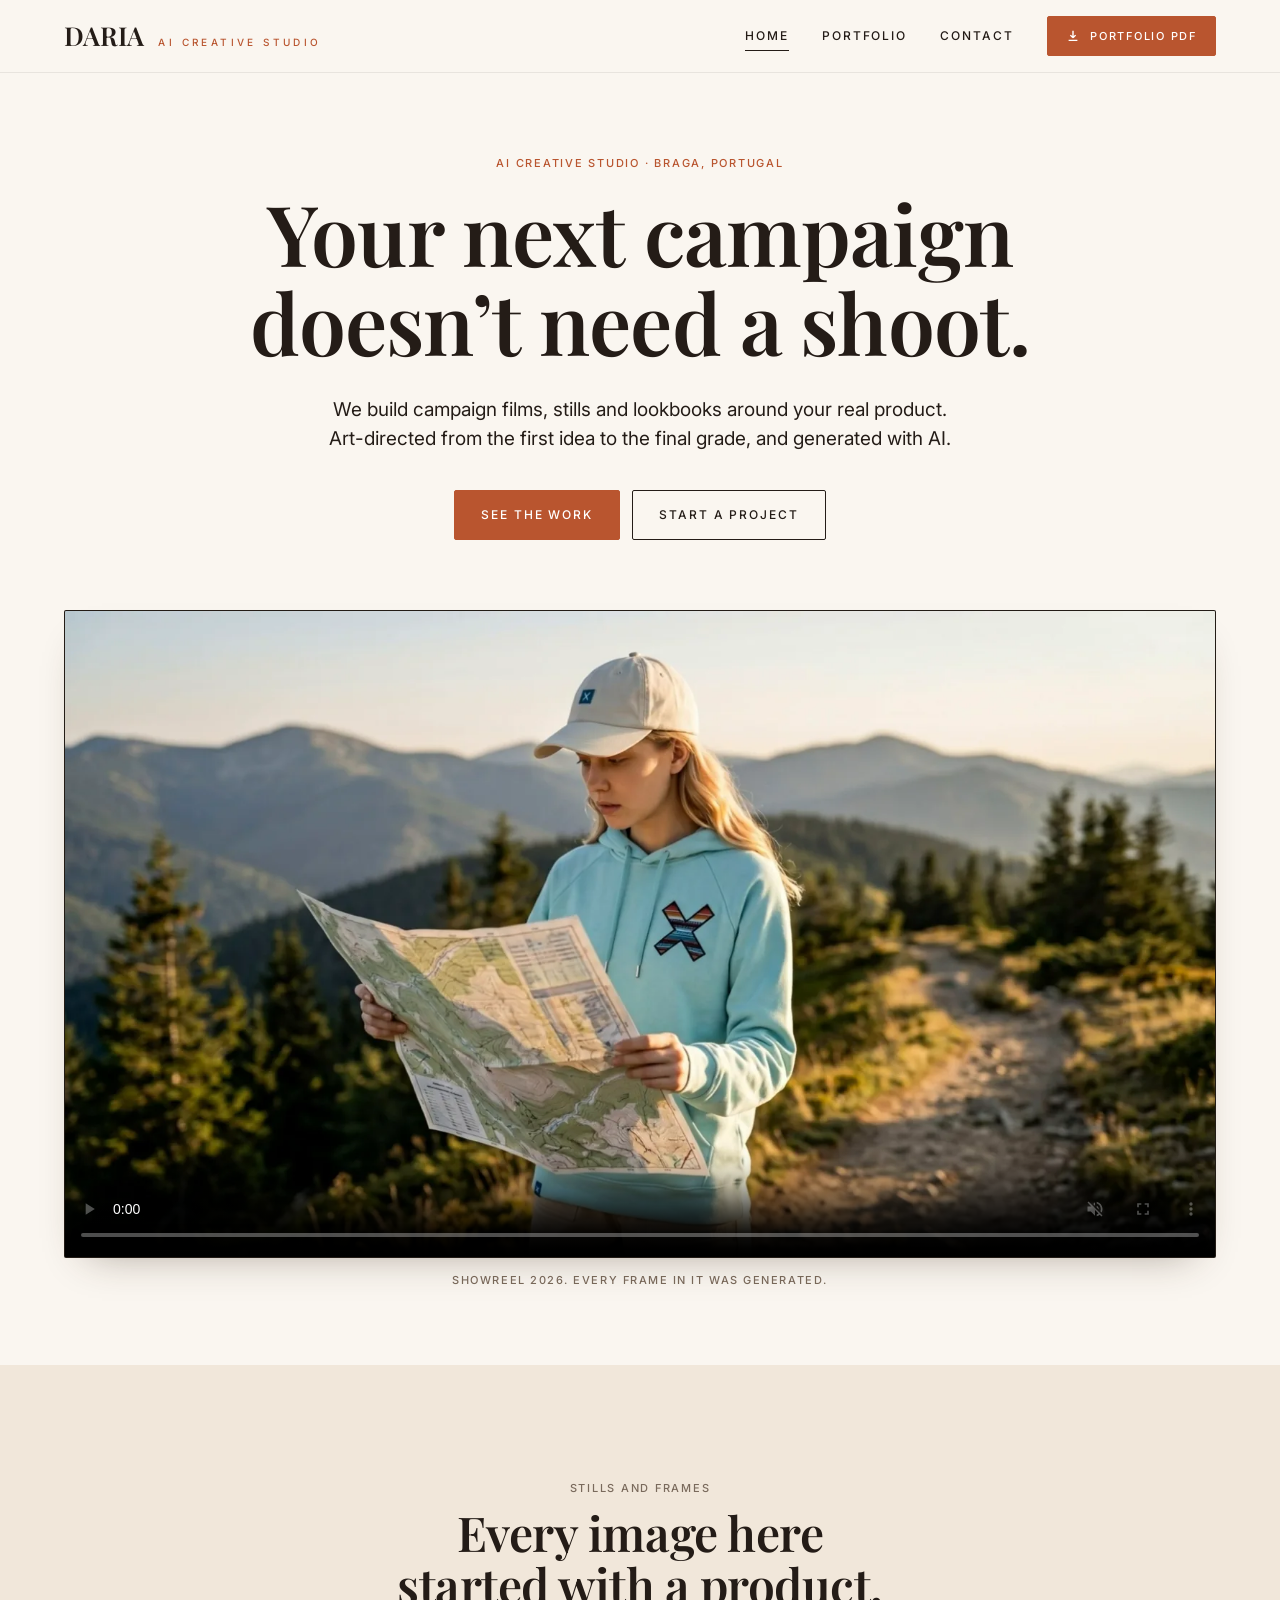
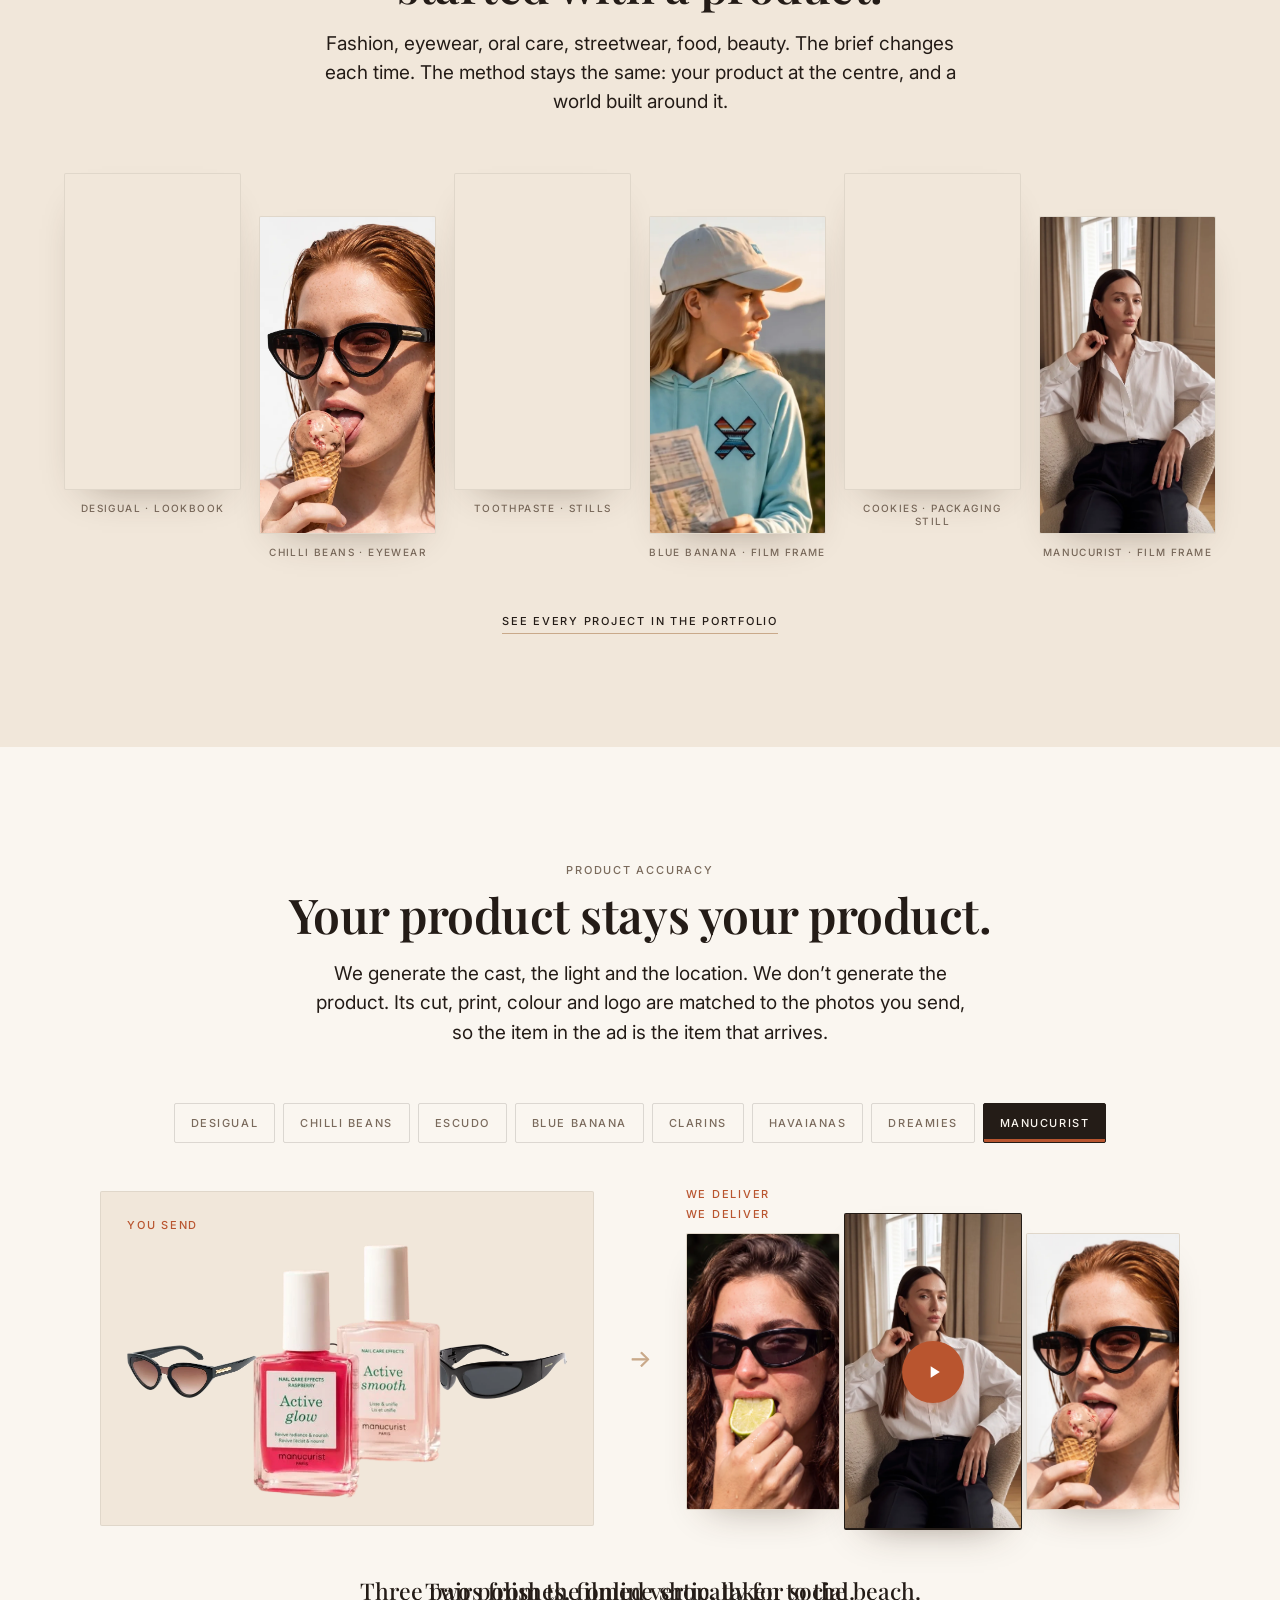
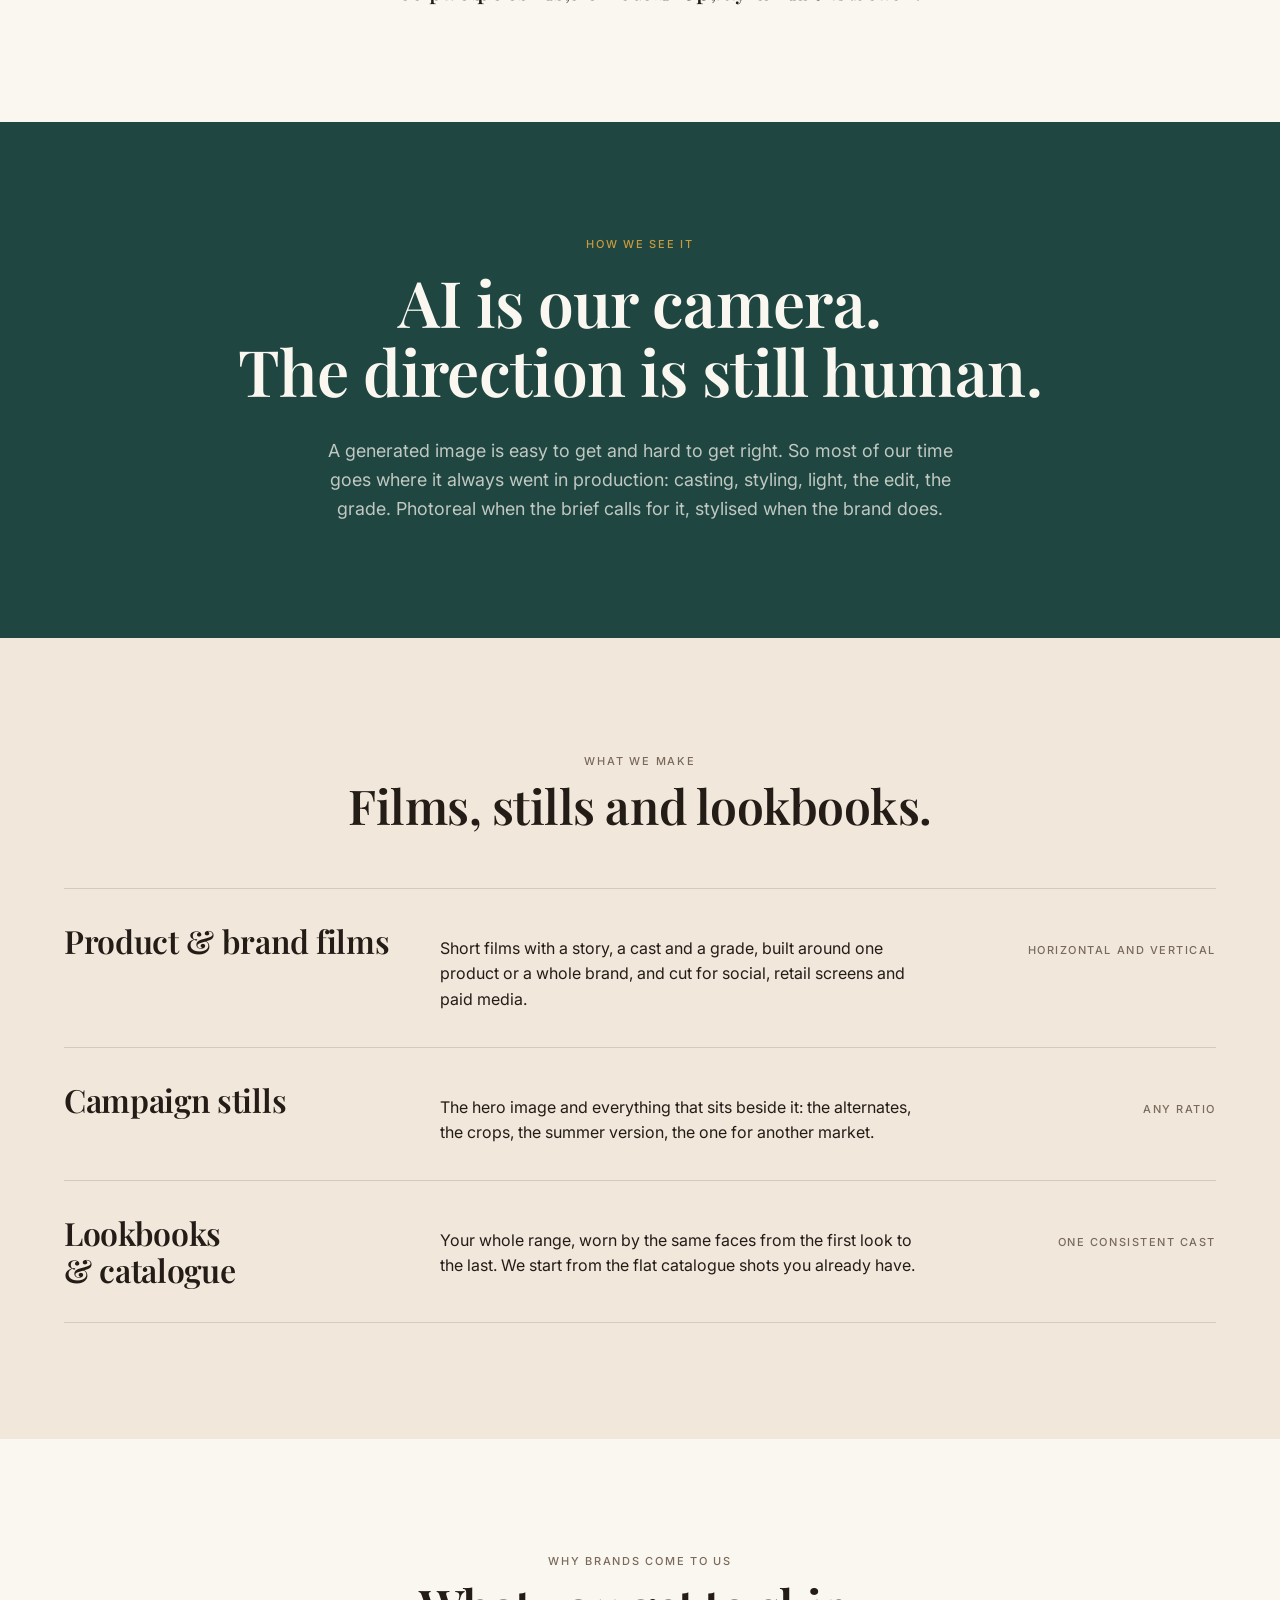
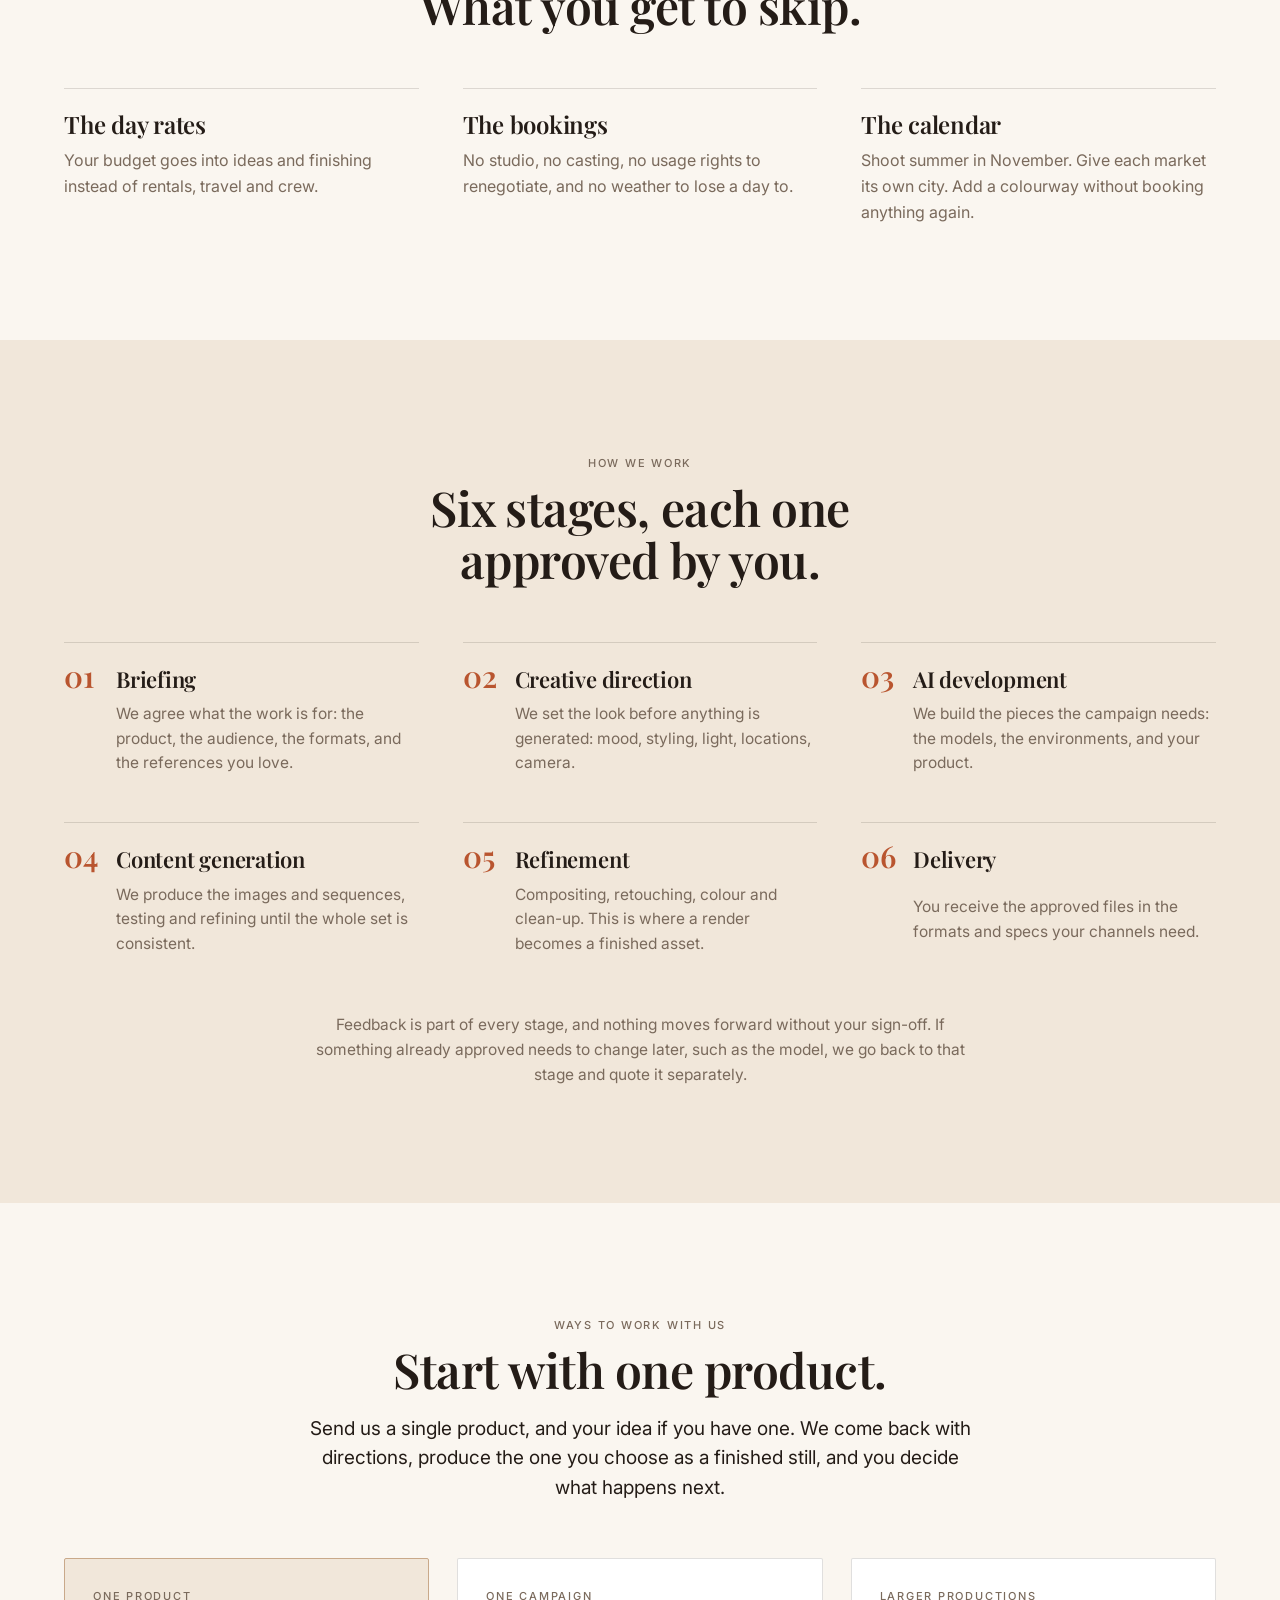
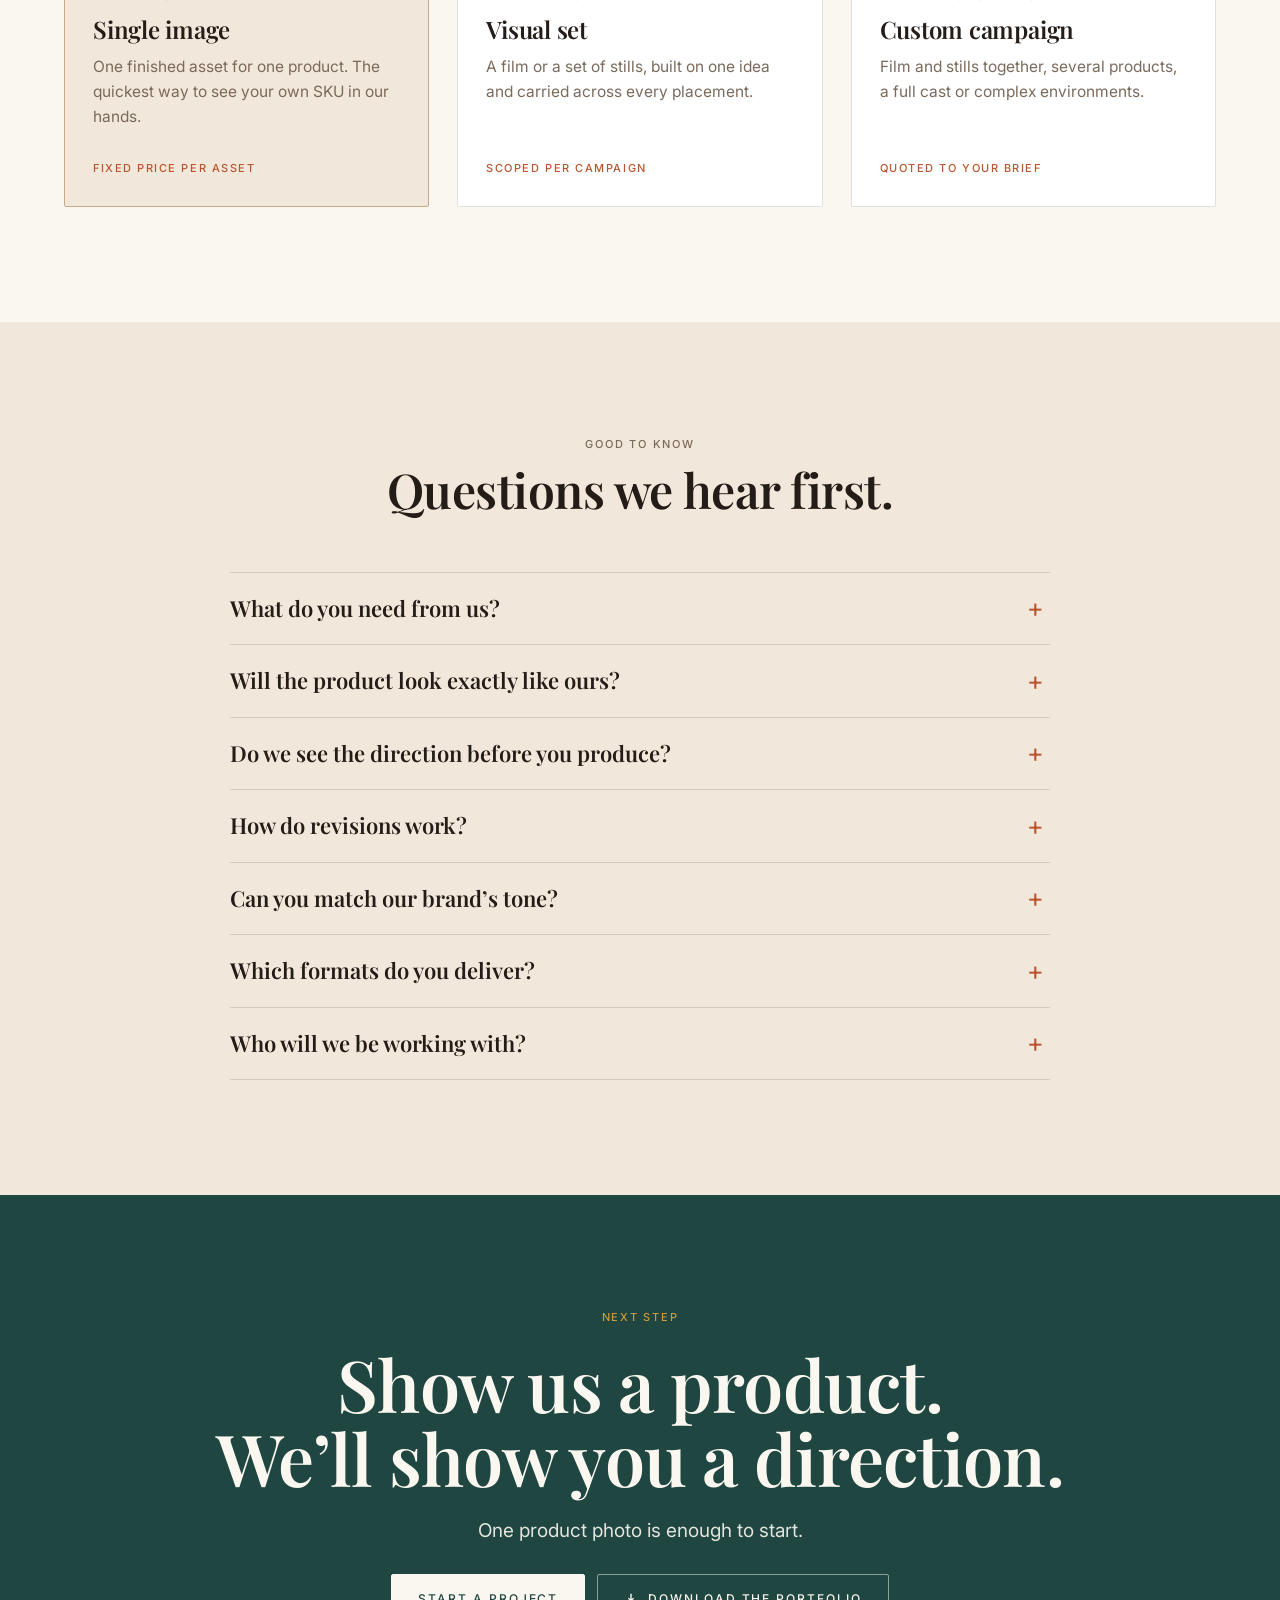
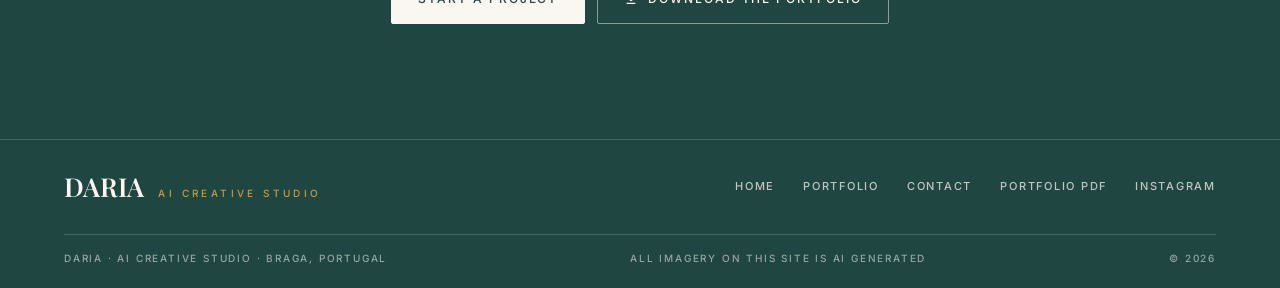
==== commit 2d765828: "Add favicon and app icons A cream Playfair "D" on pine over a short gold rule, rendered from the bra" ====
--- a/site/index.html
+++ b/site/index.html
@@ -12,7 +12,10 @@
 <meta property="og:description" content="Your next campaign doesn’t need a shoot. Campaign films, stills and lookbooks built around your real product.">
 <meta property="og:image" content="/assets/og.jpg">
 <meta name="twitter:card" content="summary_large_image">
-<link rel="icon" href="assets/favicon.svg" type="image/svg+xml">
+<link rel="icon" href="favicon.ico" sizes="32x32">
+<link rel="icon" href="assets/icons/icon-192.png" type="image/png" sizes="192x192">
+<link rel="apple-touch-icon" href="assets/icons/apple-touch-icon.png">
+<link rel="manifest" href="site.webmanifest">
 <link rel="preconnect" href="https://fonts.googleapis.com">
 <link rel="preconnect" href="https://fonts.gstatic.com" crossorigin>
 <link href="https://fonts.googleapis.com/css2?family=Inter:wght@400;500;600&family=Playfair+Display:wght@500;600;700&display=swap" rel="stylesheet">
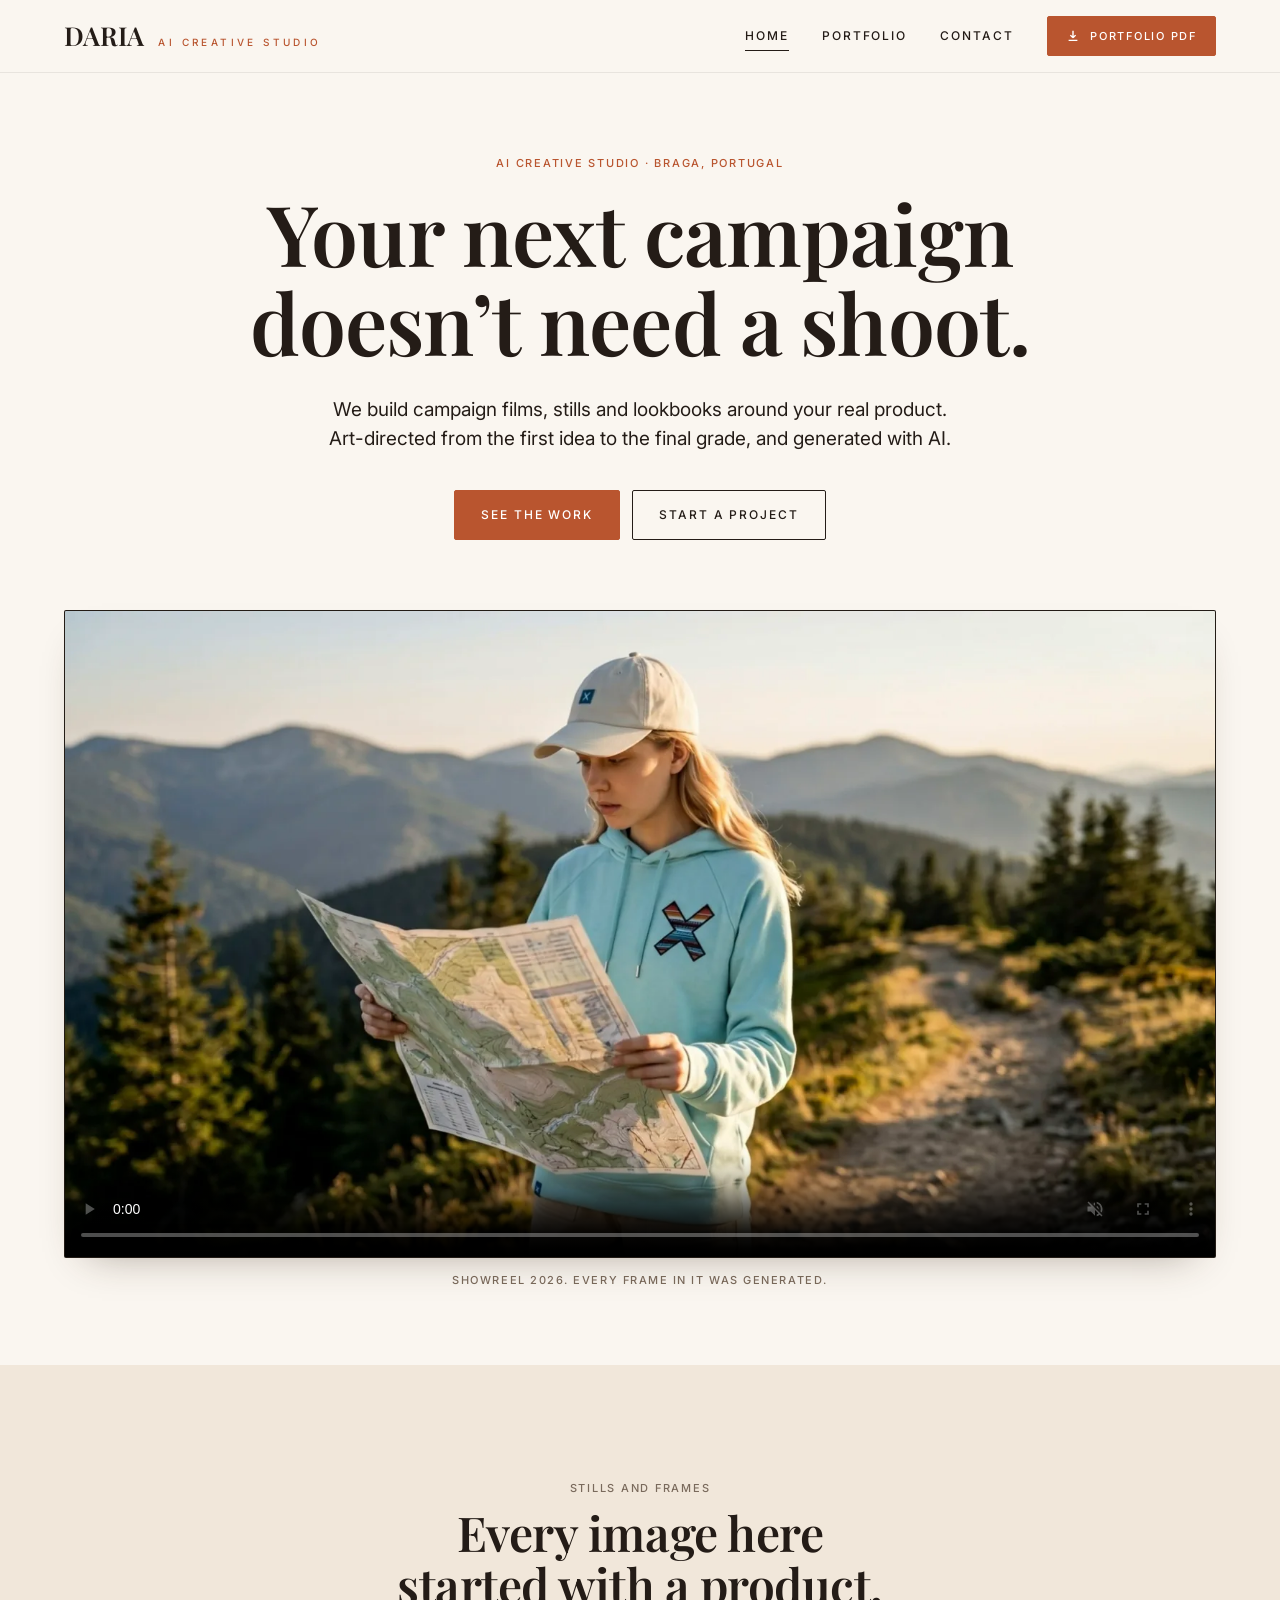
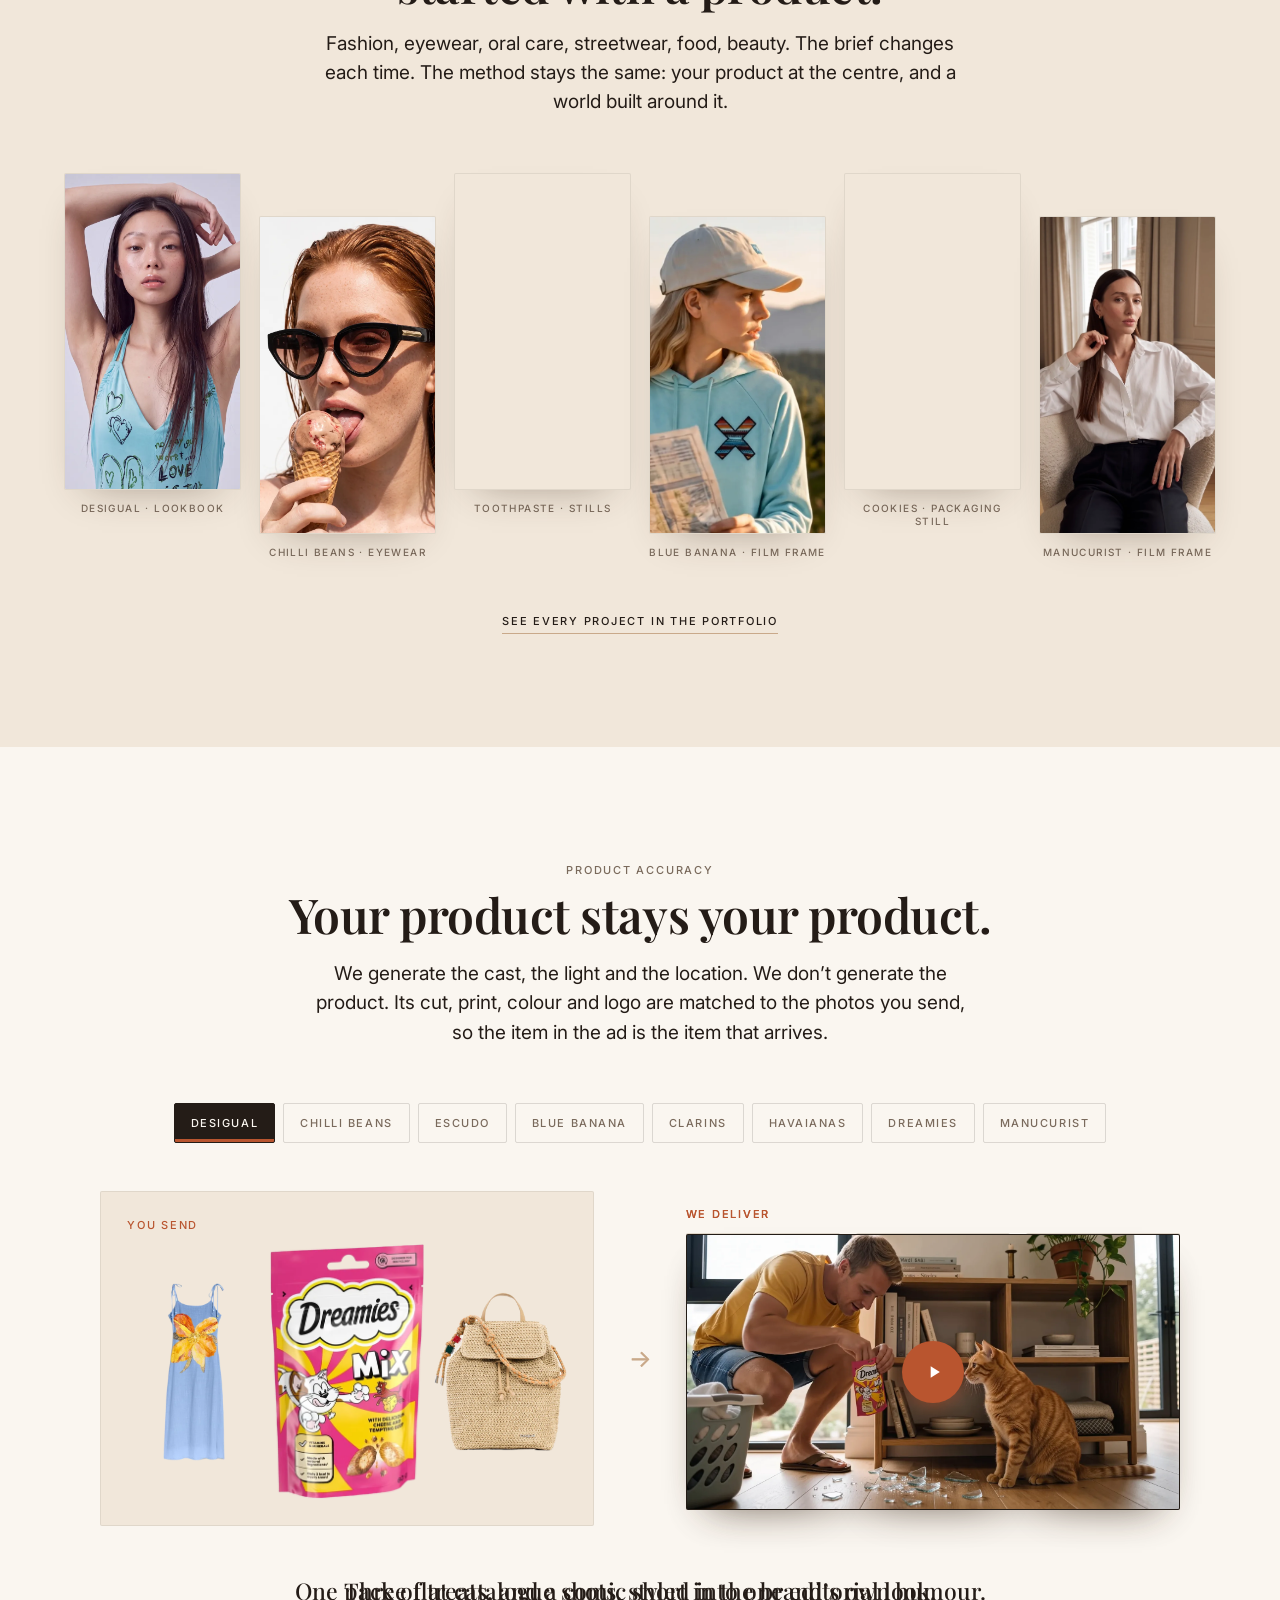
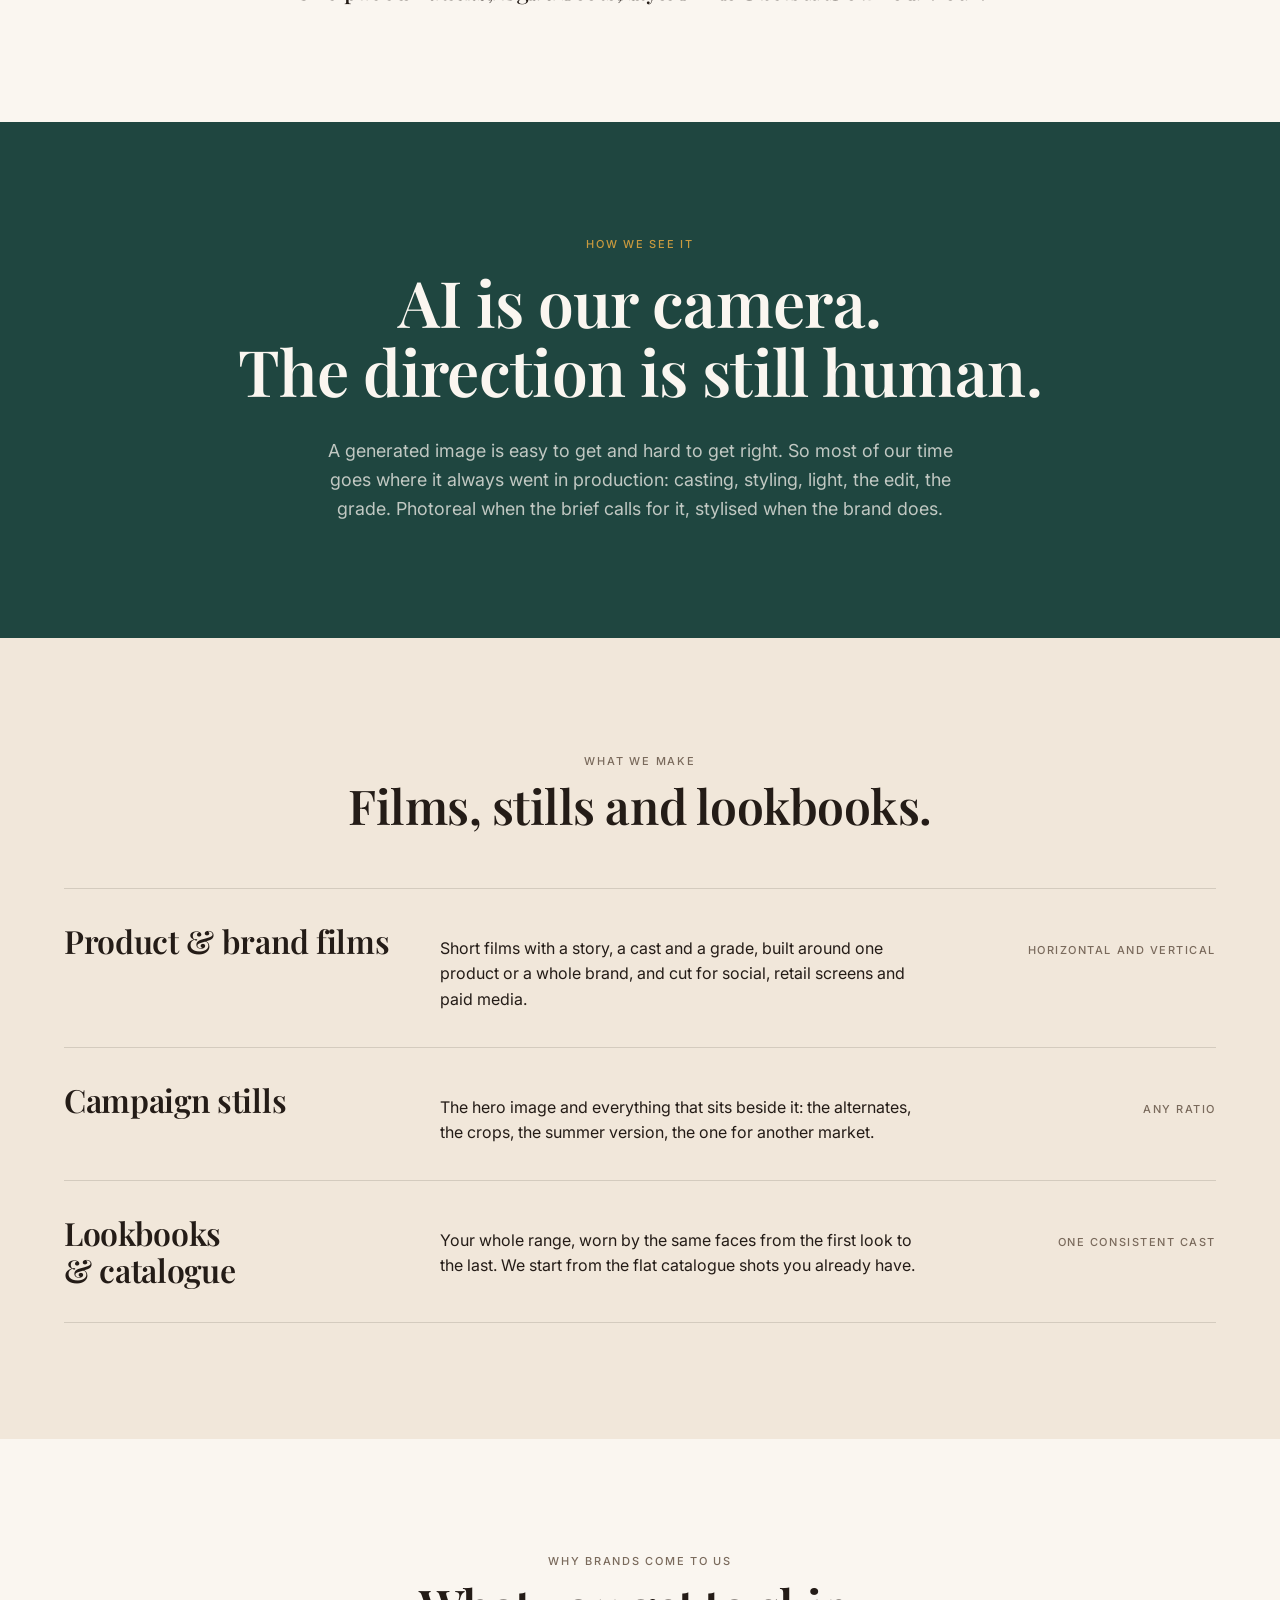
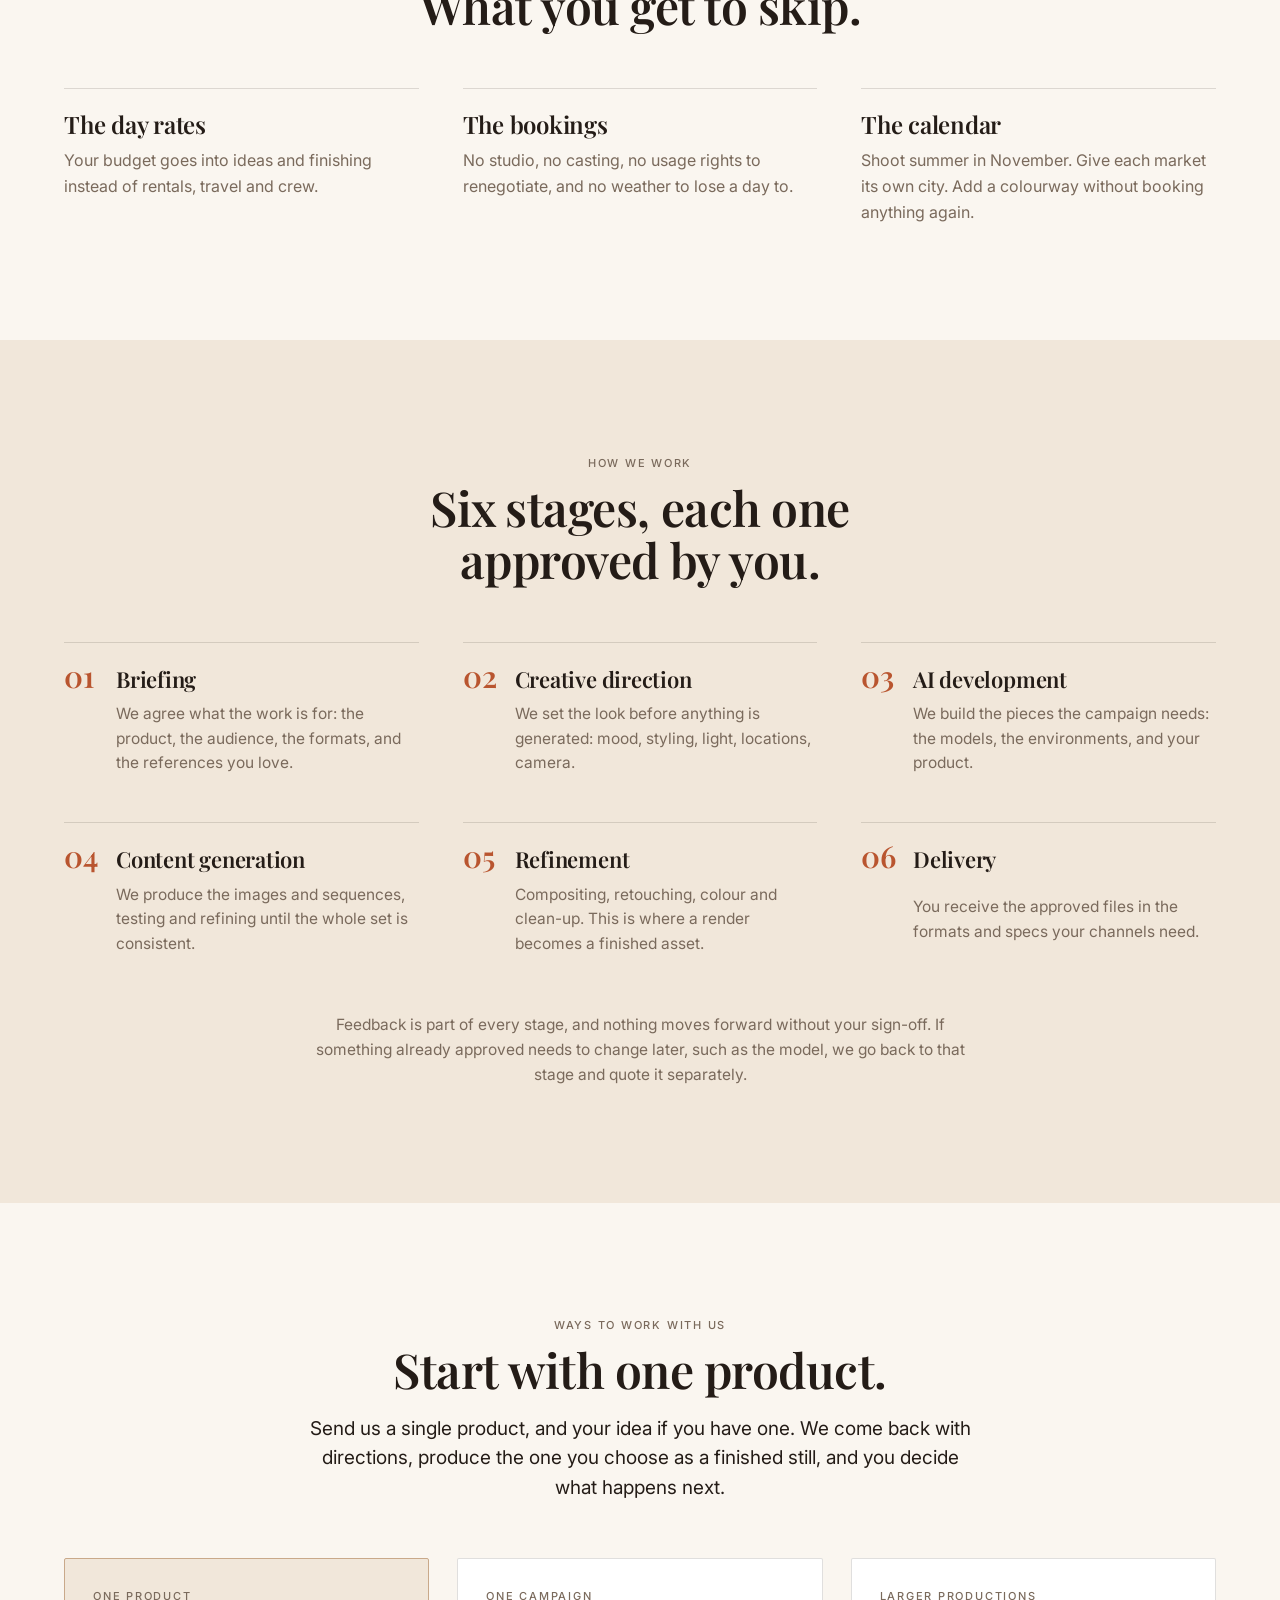
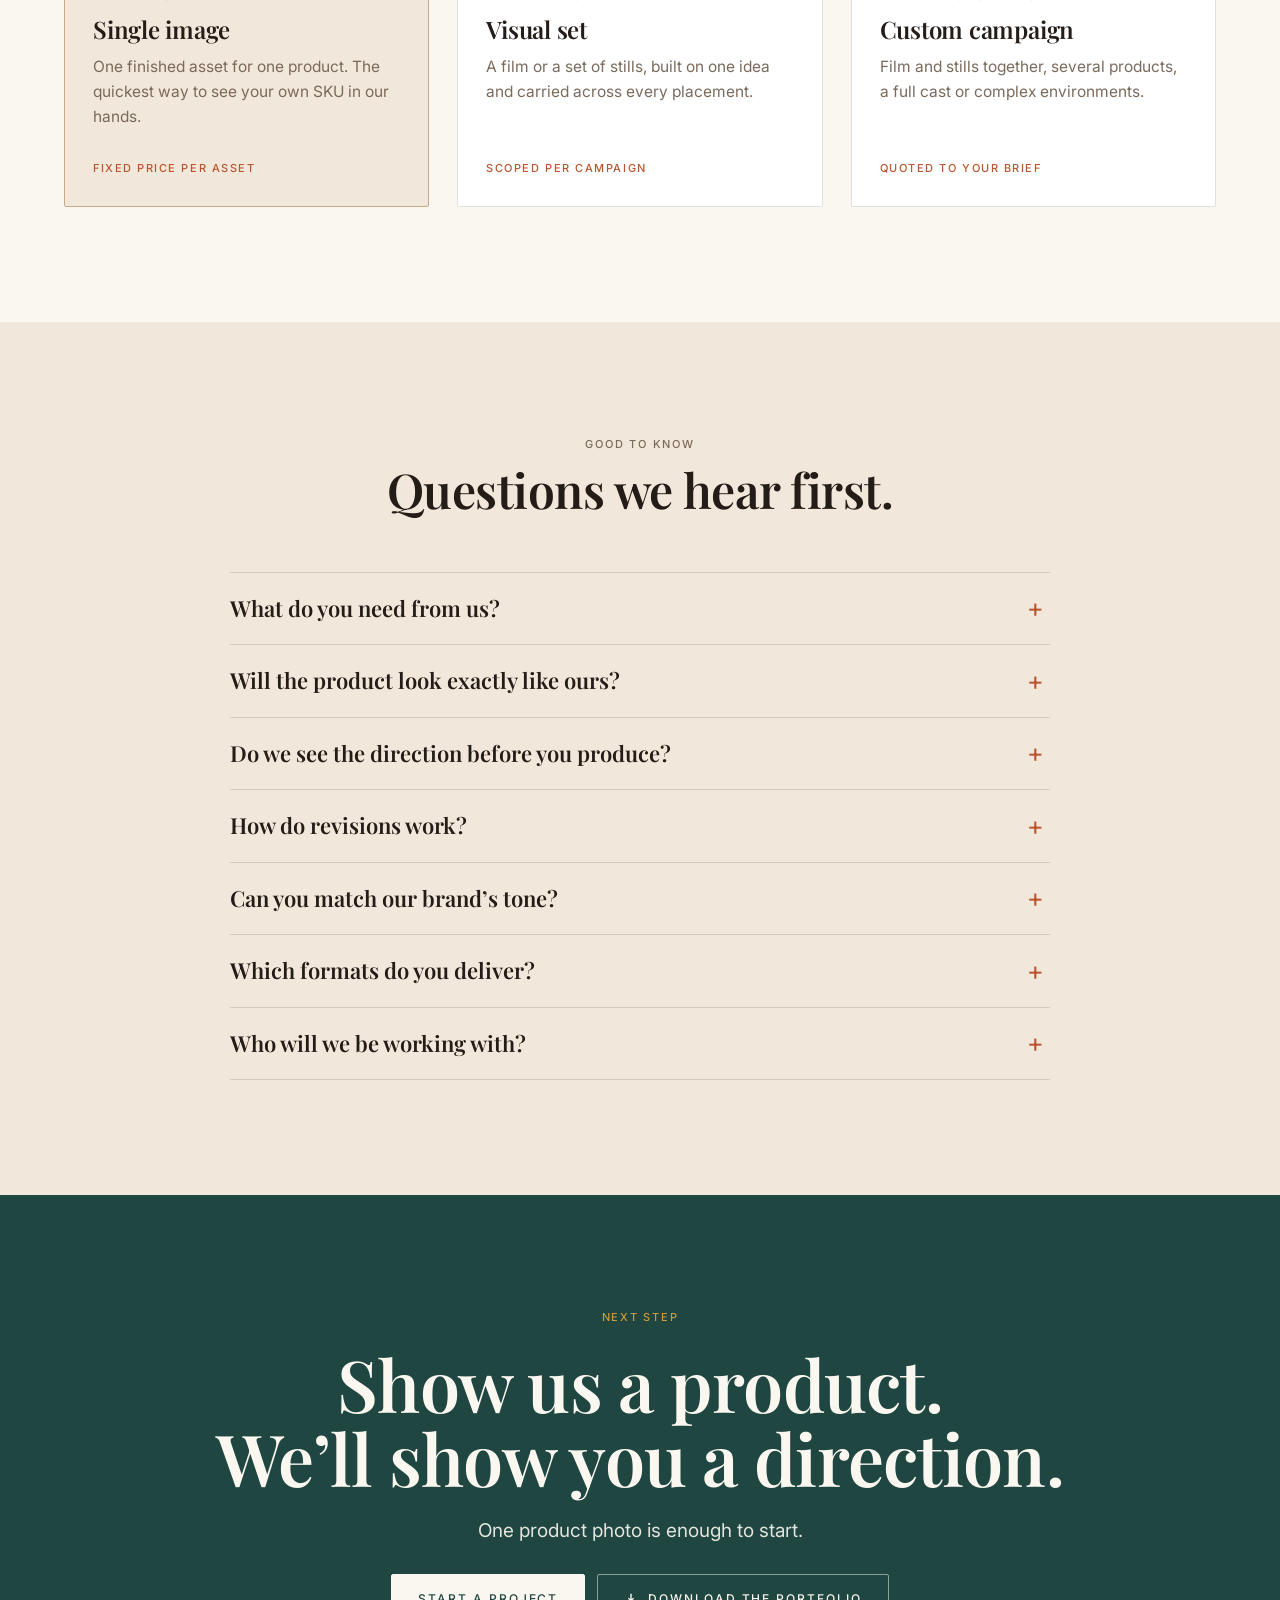
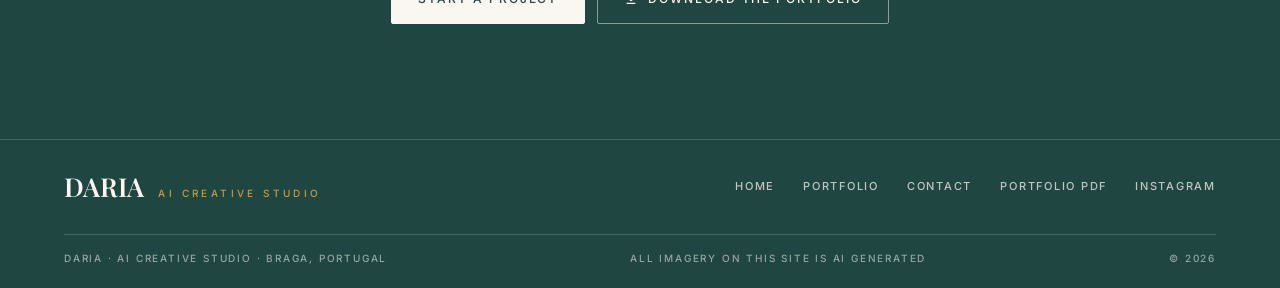
==== commit 10dbf0e9: "Point the Instagram links at @daria.studio.ai Co-Authored-By: Claude Opus 5.5 <noreply@anthropic.com" ====
--- a/site/index.html
+++ b/site/index.html
@@ -504,7 +504,7 @@
         <a href="portfolio.html">Portfolio</a>
         <a href="contact.html">Contact</a>
         <a href="downloads/DARIA-AI-Creative-Studio-Portfolio.pdf" download>Portfolio PDF</a>
-        <a href="https://www.instagram.com/" data-instagram target="_blank" rel="noopener">Instagram</a>
+        <a href="https://www.instagram.com/daria.studio.ai/" data-instagram target="_blank" rel="noopener">Instagram</a>
       </nav>
     </div>
     <div class="foot-rail">
--- a/site/assets/css/site.css
+++ b/site/assets/css/site.css
@@ -542,6 +542,29 @@
 }
 .slide > img { display: block; width: 100%; height: 100%; }
 
+/* Sizes inside a slide follow the slide's own width */
+.slide { container-type: inline-size; }
+
+/* Where the deck printed the studio's address, the page offers a button */
+.slide-cta {
+  position: absolute;
+  display: inline-flex;
+  align-items: center;
+  gap: .9cqw;
+  padding: 0 2.2cqw;
+  background: var(--paper);
+  color: var(--pine);
+  border-radius: 2px;
+  font: 500 max(8px, 1.05cqw)/1 var(--sans);
+  letter-spacing: .16em;
+  text-transform: uppercase;
+  text-decoration: none;
+  white-space: nowrap;
+  transition: background-color .2s ease;
+}
+.slide-cta:hover { background: #fff; }
+.slide-cta:focus-visible { outline-color: var(--gold); }
+
 /* A film sits exactly where it sits on the slide */
 .slide-film { position: absolute; display: grid; place-items: center; background: none; border: 0; padding: 0; margin: 0; cursor: pointer; }
 .slide-film .play { width: clamp(30px, 4.8vw, 62px); height: clamp(30px, 4.8vw, 62px); }
